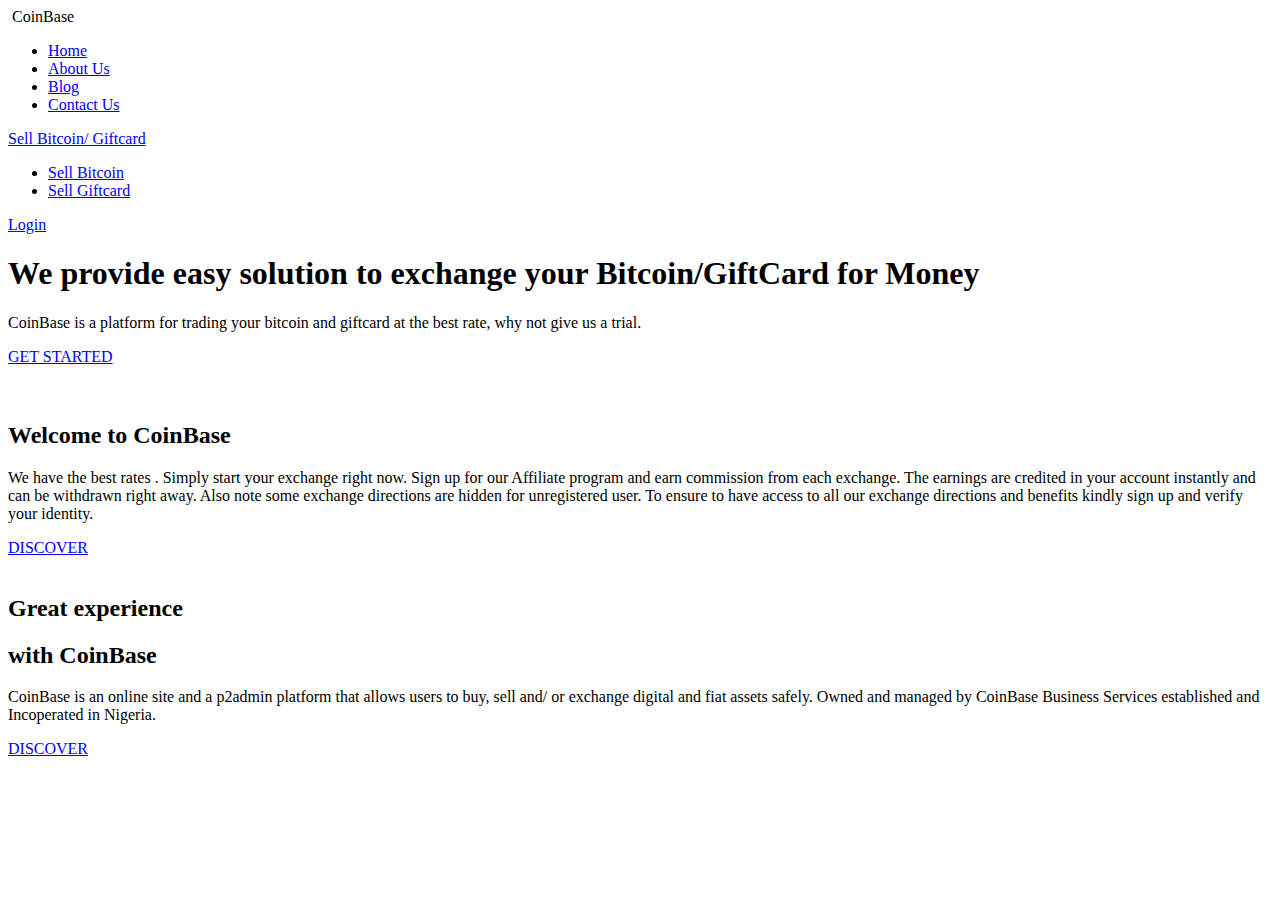
==== index.html @ f04c6e95 "finished the home page" ====
<!DOCTYPE html>
<html lang="en">

<head>
    <meta charset="UTF-8">
    <meta http-equiv="X-UA-Compatible" content="IE=edge">
    <meta name="viewport" content="width=device-width, initial-scale=1.0">
    <title>CoinBase | Homepage</title>
</head>

<body>
    <header>
        <nav>
            <div>
                <img src="" alt="">
                <span>CoinBase</span>
            </div>
            <ul>
                <li><a href="#">Home</a></li>
                <li><a href="#">About Us</a></li>
                <li><a href="#">Blog</a></li>
                <li><a href="#">Contact Us</a></li>
            </ul>
            <div>
                <div>
                    <a href="#">Sell Bitcoin/ Giftcard
                        <ul>
                            <li><a href="#">Sell Bitcoin</a></li>
                            <li><a href="#">Sell Giftcard</a></li>
                        </ul>
                    </a>
                </div>
                <a href="#">Login</a>
            </div>
        </nav>
    </header>
    <main>
        <section>
            <div>
                <h1>We provide easy solution to exchange your <strong>Bitcoin/GiftCard for Money</strong></h1>
                <p>CoinBase is a platform for trading your bitcoin and
                    giftcard at the best rate, why not give us a trial.
                </p>
                <a href="#">GET STARTED</a>
            </div>
            <div>
                <img src="" alt="">
            </div>
        </section>
        <section>
            <div>
                <img src="" alt="">
            </div>
            <div>
                <div>
                    <h2>Welcome to CoinBase</h2>
                    <span></span>
                </div>
                <p>We have the best rates . Simply start your exchange right now. Sign up for our Affiliate program and
                    earn commission from each exchange. The earnings are credited in your account instantly and can be
                    withdrawn right away. Also note some exchange directions are hidden for unregistered user. To ensure
                    to have access to all our exchange directions and benefits kindly sign up and verify your identity.
                </p>
                <a href="#">DISCOVER</a>
            </div>
        </section>
        <section>
            <div>
                <img src="" alt="">
            </div>
        </section>
        <section>
            <div>
                <div>
                    <h2>Great experience</h2>
                    <h2>with CoinBase</h2>
                    <span></span>
                </div>
                <p>CoinBase is an online site and a p2admin platform that allows users to buy, sell and/ or exchange
                    digital and fiat assets safely. Owned and managed by CoinBase Business Services established and
                    Incoperated in Nigeria.
                </p>
                <a href="#">DISCOVER</a>
            </div>
            <div>
                <img src="" alt="">
            </div>
        </section>
        <section>
            <div>
                <img src="" alt="">
            </div>
        </section>
    </main>
    <footer></footer>
</body>

</html>
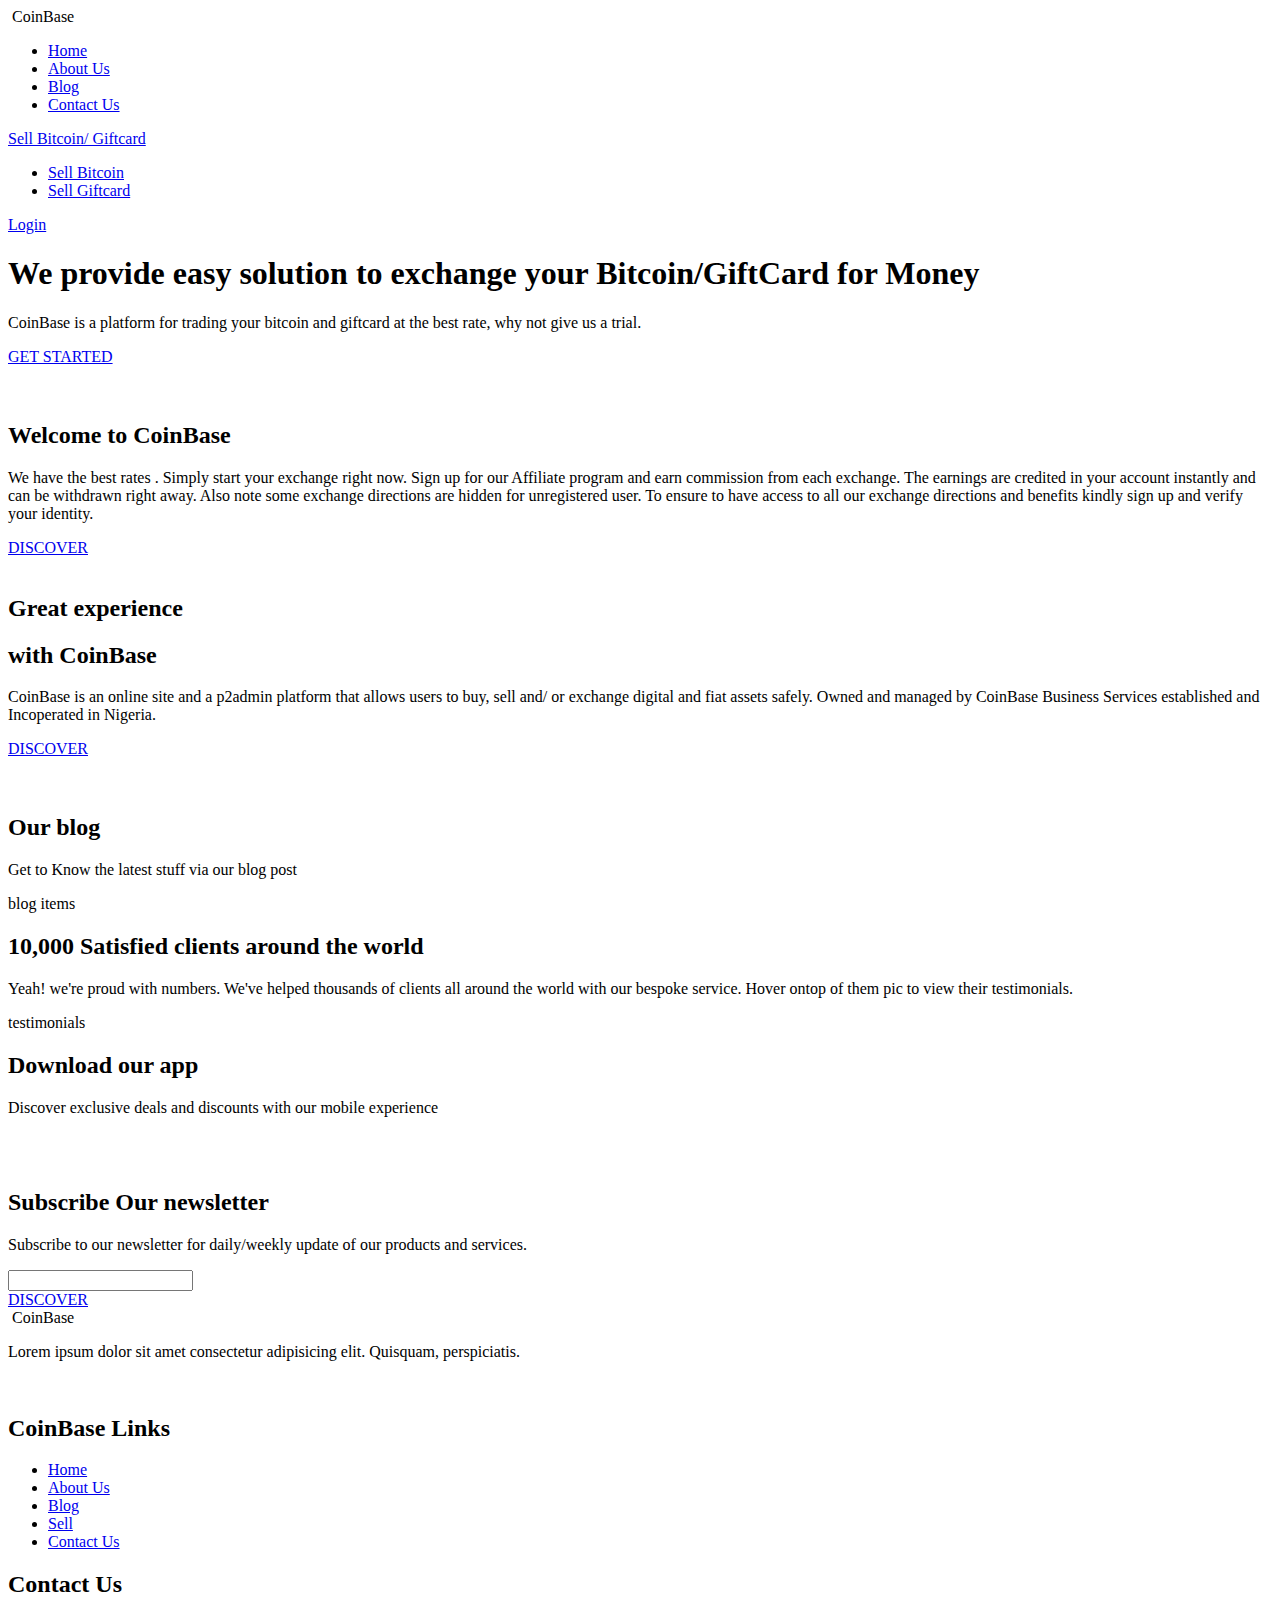
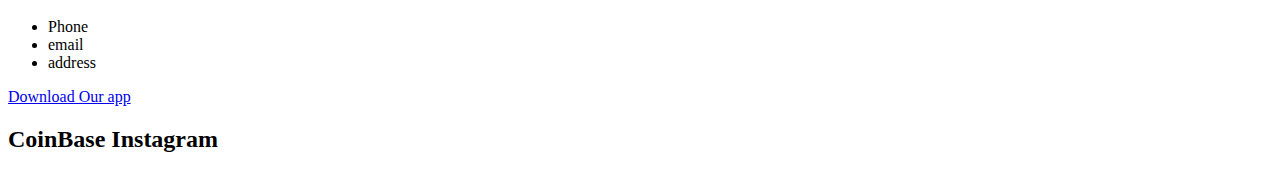
==== commit c797a76b: "finished the index html page" ====
--- a/index.html
+++ b/index.html
@@ -91,8 +91,109 @@
                 <img src="" alt="">
             </div>
         </section>
+        <section>
+            <div>
+                <h2>Our blog</h2>
+                <span></span>
+            </div>
+            <div>
+                <p>Get to Know the latest stuff via our blog post</p>
+            </div>
+            <div>
+                blog items
+            </div>
+        </section>
+        <section>
+            <div>
+                <h2>10,000 Satisfied clients around the world</h2>
+                <span></span>
+            </div>
+            <div>
+                <p>Yeah! we're proud with numbers. We've helped thousands of clients all around the world with our
+                    bespoke service. Hover ontop of them pic to view their testimonials.</p>
+            </div>
+            <div>
+                testimonials
+            </div>
+        </section>
+        <section>
+            <div>
+                <h2>Download our app</h2>
+                <span></span>
+            </div>
+            <div>
+                <p>Discover exclusive deals and discounts with our mobile experience</p>
+            </div>
+            <div>
+                <img src="" alt="">
+                <img src="" alt="">
+            </div>
+            <div>
+                <img src="" alt="">
+                <img src="" alt="">
+            </div>
+        </section>
+        <section>
+            <div>
+                <h2>Subscribe Our newsletter</h2>
+                <span></span>
+            </div>
+            <div>
+                <p>Subscribe to our newsletter for daily/weekly update of our products and services.</p>
+            </div>
+            <div>
+                <div>
+                    <input type="search" name="" id="">
+                </div>
+                <a href="#">DISCOVER</a>
+            </div>
+        </section>
     </main>
-    <footer></footer>
+    <footer>
+        <div>
+            <div>
+                <img src="" alt="">
+                <span>CoinBase</span>
+            </div>
+            <p>Lorem ipsum dolor sit amet consectetur adipisicing elit. Quisquam, perspiciatis.</p>
+            <div>
+                <img src="" alt="">
+                <img src="" alt="">
+                <img src="" alt="">
+                <img src="" alt="">
+            </div>
+        </div>
+        <div>
+            <h2>CoinBase Links</h2>
+            <ul>
+                <li><a href="#">Home</a></li>
+                <li><a href="#">About Us</a></li>
+                <li><a href="#">Blog</a></li>
+                <li><a href="#">Sell</a></li>
+                <li><a href="#">Contact Us</a></li>
+            </ul>
+        </div>
+        <div>
+            <h2>Contact Us</h2>
+            <ul>
+                <li>Phone</li>
+                <li>email</li>
+                <li>address</li>
+            </ul>
+            <a href="#">Download Our app</a>
+        </div>
+        <div>
+            <h2>CoinBase Instagram</h2>
+            <div></div>
+            <div></div>
+            <div></div>
+            <div></div>
+            <div></div>
+            <div></div>
+            <div></div>
+            <div></div>
+        </div>
+    </footer>
 </body>
 
 </html>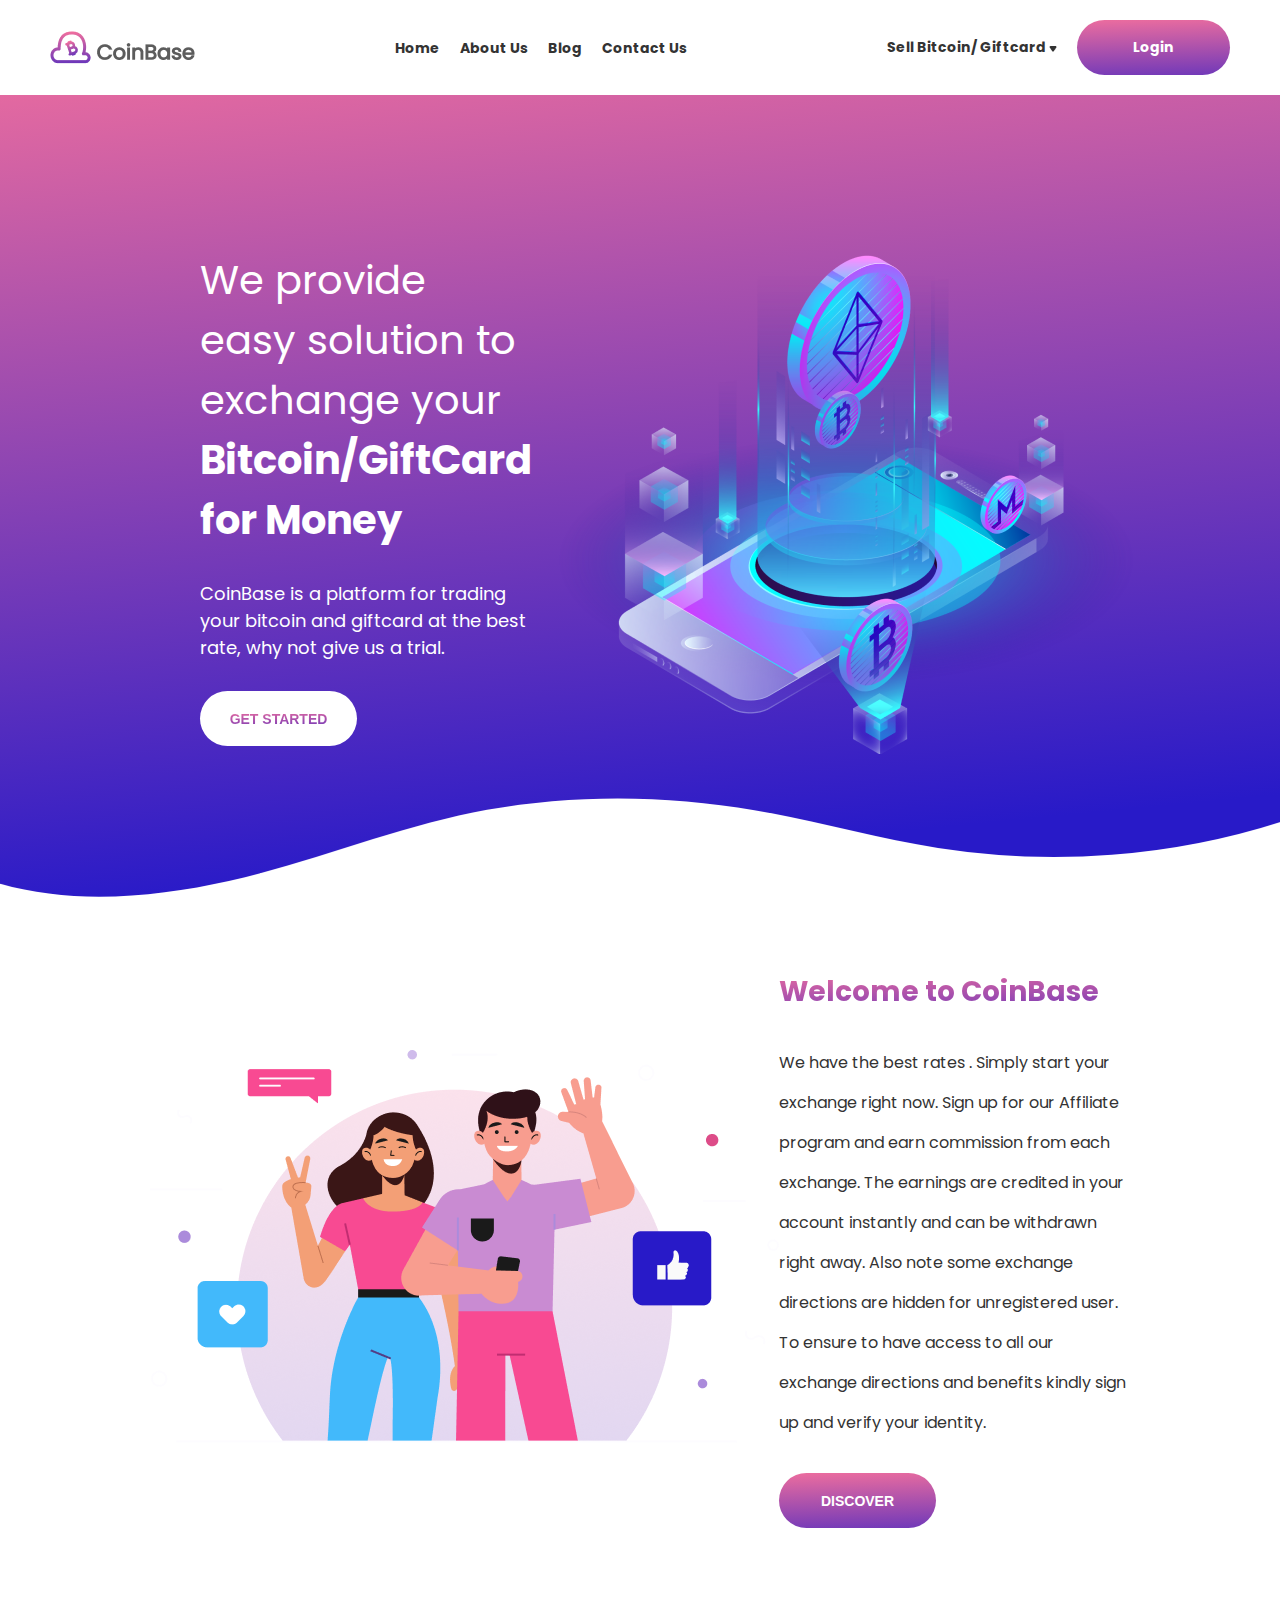
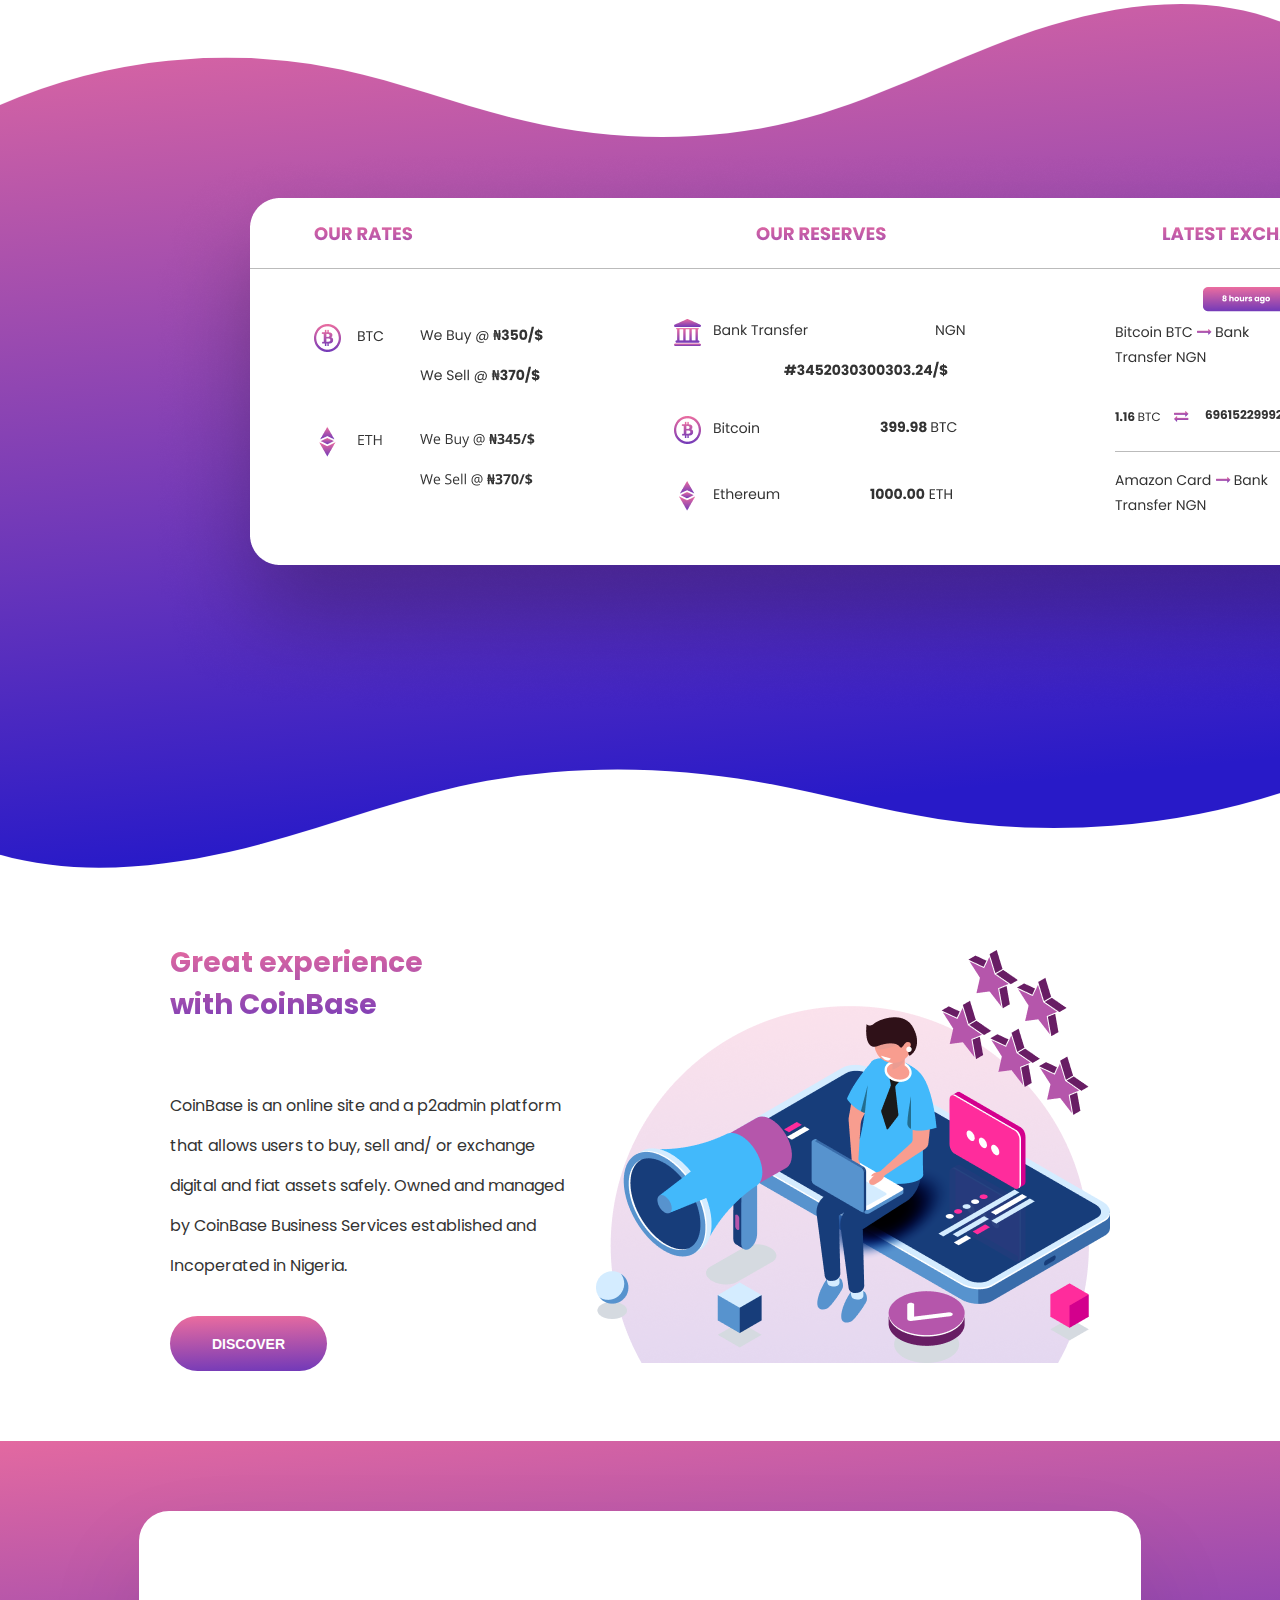
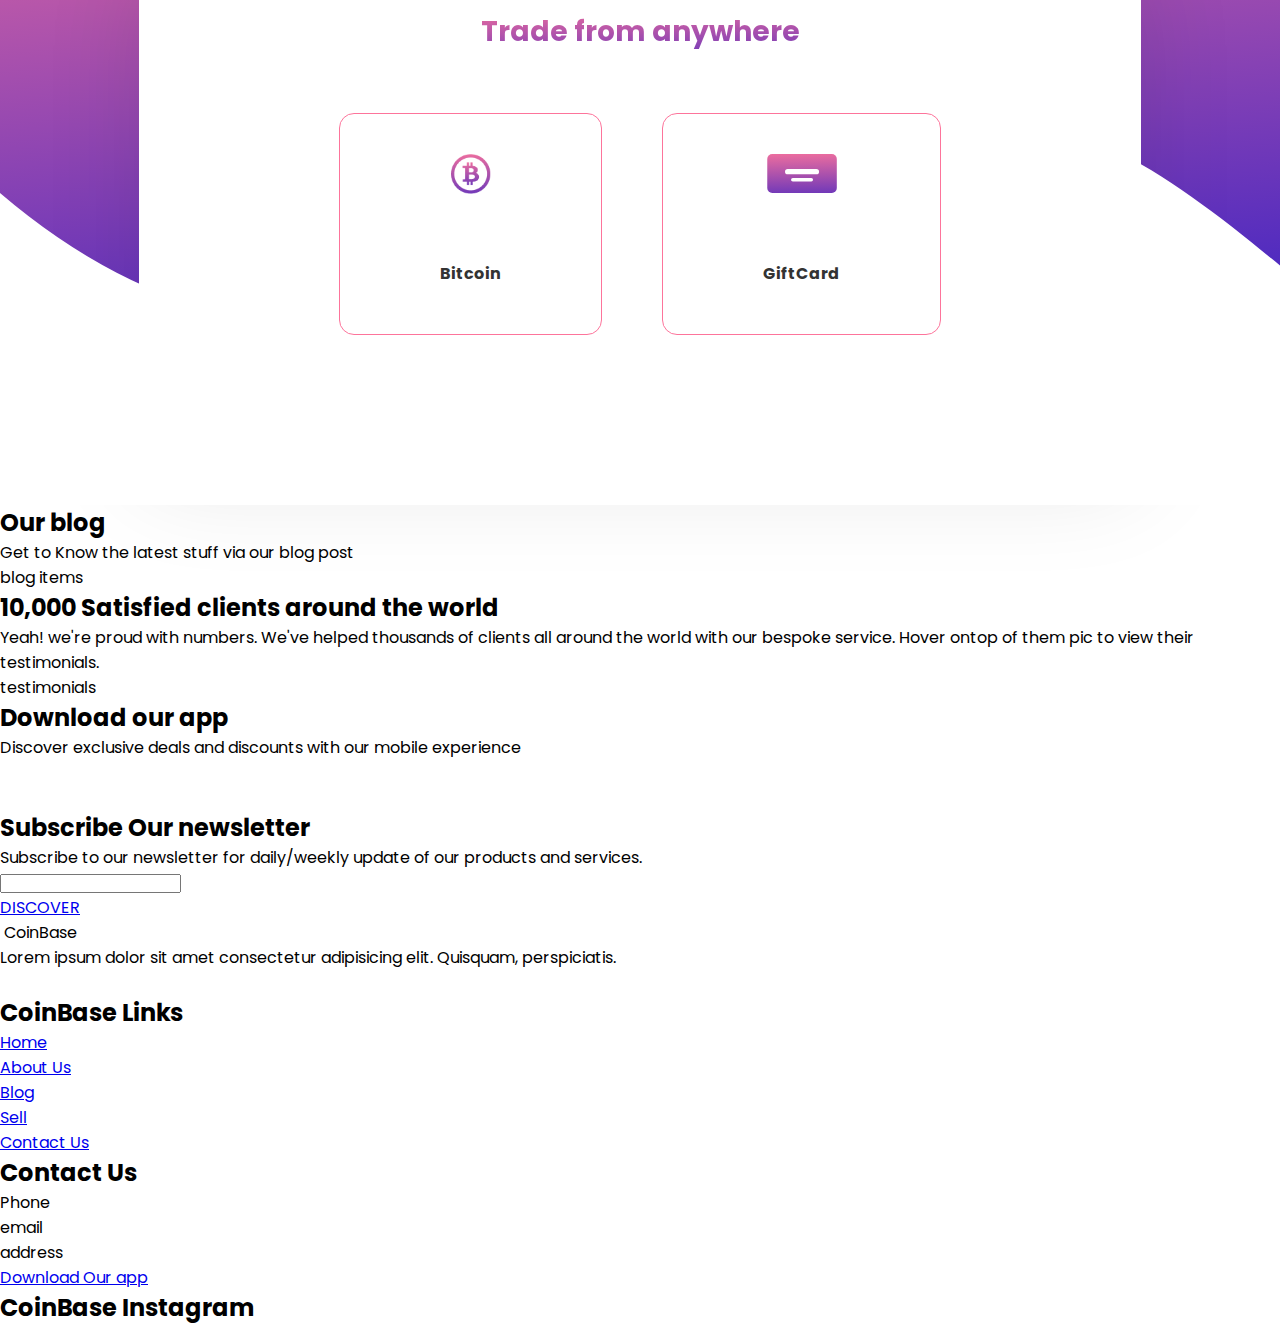
==== commit 2de7462d: "made a few changes to the index page" ====
--- a/index.html
+++ b/index.html
@@ -5,54 +5,65 @@
     <meta charset="UTF-8">
     <meta http-equiv="X-UA-Compatible" content="IE=edge">
     <meta name="viewport" content="width=device-width, initial-scale=1.0">
+    <link rel="stylesheet" href="/Style/main.css">
     <title>CoinBase | Homepage</title>
 </head>
 
 <body>
     <header>
-        <nav>
-            <div>
-                <img src="" alt="">
-                <span>CoinBase</span>
-            </div>
-            <ul>
+        <nav class="nav-bar">
+            <img src="/images/Logo.png" alt="Logo">
+            <ul class="nav-links">
                 <li><a href="#">Home</a></li>
                 <li><a href="#">About Us</a></li>
                 <li><a href="#">Blog</a></li>
                 <li><a href="#">Contact Us</a></li>
             </ul>
-            <div>
-                <div>
-                    <a href="#">Sell Bitcoin/ Giftcard
-                        <ul>
+            <div class="quick-links">
+                <div class="sell-action">
+                    <a id="sell" href="#">Sell Bitcoin/ Giftcard
+                        <img src="/images/Dropdown Button.png" alt="Dropdown">
+                        <ul class="hidden-item">
                             <li><a href="#">Sell Bitcoin</a></li>
                             <li><a href="#">Sell Giftcard</a></li>
                         </ul>
                     </a>
                 </div>
-                <a href="#">Login</a>
+                <a class="login-btn" href="#">Login</a>
             </div>
         </nav>
     </header>
     <main>
-        <section>
-            <div>
-                <h1>We provide easy solution to exchange your <strong>Bitcoin/GiftCard for Money</strong></h1>
-                <p>CoinBase is a platform for trading your bitcoin and
-                    giftcard at the best rate, why not give us a trial.
-                </p>
-                <a href="#">GET STARTED</a>
-            </div>
-            <div>
-                <img src="" alt="">
-            </div>
-        </section>
-        <section>
-            <div>
-                <img src="" alt="">
-            </div>
-            <div>
-                <div>
+        <section class="hero">
+            <div class="hero-content">
+                <div class="hero-text">
+                    <h1>We provide easy solution to exchange your <strong>Bitcoin/GiftCard for Money</strong></h1>
+                    <p>CoinBase is a platform for trading your bitcoin and
+                        giftcard at the best rate, why not give us a trial.
+                    </p>
+                    <button class="get-btn">
+                        <a href="#">GET STARTED</a>
+                    </button>
+                </div>
+                <div class="img-container">
+                    <img src="/images/IMG.png" alt="bitcoin logo">
+                </div>
+            </div>
+            <div class="custom-shape-divider-bottom-1656103739">
+                <svg data-name="Layer 1" xmlns="http://www.w3.org/2000/svg" viewBox="0 0 1200 115"
+                    preserveAspectRatio="none">
+                    <path
+                        d="M985.66,92.83C906.67,72,823.78,31,743.84,14.19c-82.26-17.34-168.06-16.33-250.45.39-57.84,11.73-114,31.07-172,41.86A600.21,600.21,0,0,1,0,27.35V120H1200V95.8C1132.19,118.92,1055.71,111.31,985.66,92.83Z"
+                        class="shape-fill"></path>
+                </svg>
+            </div>
+        </section>
+        <section class="welcome">
+            <div>
+                <img src="/images/Layer 2.png" alt="">
+            </div>
+            <div class="welcome-content">
+                <div class="welcome-header">
                     <h2>Welcome to CoinBase</h2>
                     <span></span>
                 </div>
@@ -61,37 +72,73 @@
                     withdrawn right away. Also note some exchange directions are hidden for unregistered user. To ensure
                     to have access to all our exchange directions and benefits kindly sign up and verify your identity.
                 </p>
-                <a href="#">DISCOVER</a>
-            </div>
-        </section>
-        <section>
-            <div>
-                <img src="" alt="">
-            </div>
-        </section>
-        <section>
-            <div>
-                <div>
-                    <h2>Great experience</h2>
-                    <h2>with CoinBase</h2>
+                <button class="btn-discover">
+                    <a href="#">DISCOVER</a>
+                </button>
+            </div>
+        </section>
+        <section class="rates">
+            <div class="custom-shape-divider-top-1656144304">
+                <svg data-name="Layer 1" xmlns="http://www.w3.org/2000/svg" viewBox="0 0 1200 115"
+                    preserveAspectRatio="none">
+                    <path
+                        d="M985.66,92.83C906.67,72,823.78,31,743.84,14.19c-82.26-17.34-168.06-16.33-250.45.39-57.84,11.73-114,31.07-172,41.86A600.21,600.21,0,0,1,0,27.35V120H1200V95.8C1132.19,118.92,1055.71,111.31,985.66,92.83Z"
+                        class="shape-fill"></path>
+                </svg>
+            </div>
+            <div>
+                <img src="/images/Info..png" alt="">
+            </div>
+            <div class="custom-shape-divider-bottom-1656103739">
+                <svg data-name="Layer 1" xmlns="http://www.w3.org/2000/svg" viewBox="0 0 1200 115"
+                    preserveAspectRatio="none">
+                    <path
+                        d="M985.66,92.83C906.67,72,823.78,31,743.84,14.19c-82.26-17.34-168.06-16.33-250.45.39-57.84,11.73-114,31.07-172,41.86A600.21,600.21,0,0,1,0,27.35V120H1200V95.8C1132.19,118.92,1055.71,111.31,985.66,92.83Z"
+                        class="shape-fill"></path>
+                </svg>
+            </div>
+        </section>
+        <section class="great-xp">
+            <div>
+                <div class="great-xp-header">
+                    <h2>Great experience <br>
+                        with CoinBase</h2>
                     <span></span>
                 </div>
                 <p>CoinBase is an online site and a p2admin platform that allows users to buy, sell and/ or exchange
                     digital and fiat assets safely. Owned and managed by CoinBase Business Services established and
                     Incoperated in Nigeria.
                 </p>
-                <a href="#">DISCOVER</a>
-            </div>
-            <div>
-                <img src="" alt="">
-            </div>
-        </section>
-        <section>
-            <div>
-                <img src="" alt="">
-            </div>
-        </section>
-        <section>
+                <button class="btn-discover">
+                    <a href="#">DISCOVER</a>
+                </button>
+            </div>
+            <div>
+                <img src="/images/layer3.png" alt="">
+            </div>
+        </section>
+        <section class="trade">
+            <div class="trade-card">
+                <h2>Trade from anywhere</h2>
+                <span></span>
+                <div>
+                    <div class="card">
+                        <img src="/images/bitcoin.png" alt="btc">
+                        <p>Bitcoin</p>
+                    </div>
+                    <div class="card">
+                        <img src="/images/Gift cards.svg" alt="giftcard">
+                        <p>GiftCard</p>
+                    </div>
+                </div>
+            </div>
+            <div class="custom-shape-divider-bottom-1656146229">
+                <svg data-name="Layer 1" xmlns="http://www.w3.org/2000/svg" viewBox="0 0 1200 120" preserveAspectRatio="none">
+                    <path d="M985.66,92.83C906.67,72,823.78,31,743.84,14.19c-82.26-17.34-168.06-16.33-250.45.39-57.84,11.73-114,31.07-172,41.86A600.21,600.21,0,0,1,0,27.35V120H1200V95.8C1132.19,118.92,1055.71,111.31,985.66,92.83Z" class="shape-fill"></path>
+                </svg>
+            </div>
+        </section>
+        <section class="blog">
             <div>
                 <h2>Our blog</h2>
                 <span></span>
--- a/Style/main.css
+++ b/Style/main.css
@@ -0,0 +1,358 @@
+@import url('https://fonts.googleapis.com/css2?family=Poppins:wght@400;700&display=swap');
+
+:root {}
+
+* {
+    box-sizing: border-box;
+    padding: 0;
+    margin: 0;
+}
+
+body {
+    font-family: 'Poppins', sans-serif;
+}
+
+.nav-bar {
+    display: flex;
+    align-items: center;
+    justify-content: space-between;
+    padding: 20px 50px;
+}
+
+.nav-links {
+    display: flex;
+    align-items: center;
+    justify-content: center;
+    gap: 20px;
+}
+
+.nav-links li {
+    list-style: none;
+}
+
+.nav-links li a {
+    font-size: 14px;
+    font-weight: 700;
+    color: #333;
+    text-decoration: none;
+}
+
+.quick-links {
+    display: flex;
+    justify-content: center;
+    align-items: center;
+    gap: 20px;
+}
+
+.sell-action {
+    position: relative;
+    display: flex;
+    align-items: center;
+    justify-content: center;
+}
+
+.sell-action ul {
+    display: none;
+    position: absolute;
+    margin-left: 40%;
+    margin-top: 100px;
+    border: 0.5px solid #E0E0E0;
+    border-radius: 5px;
+}
+
+.sell-action ul li {
+    list-style: none;
+    width: 130px;
+    padding: 5px;
+}
+
+.sell-action ul li:hover {
+    background: linear-gradient(178.18deg, #FD749B -13.56%, #281AC8 158.3%);
+    color: #fff;
+}
+
+.sell-action ul li a {
+    font-weight: 400;
+}
+
+.sell-action ul li a:hover {
+    color: #fff;
+}
+
+.sell-action a {
+    text-decoration: none;
+    font-size: 14px;
+    font-weight: 700;
+    color: #333;
+}
+
+.login-btn {
+    padding: 17px 56px;
+    background: linear-gradient(178.18deg, #FD749B -13.56%, #281AC8 158.3%);
+    border-radius: 100px;
+    color: #fff;
+    font-size: 14px;
+    font-weight: 700;
+    text-decoration: none;
+}
+
+.hero {
+    background: linear-gradient(174.48deg, #FD749B -12.41%, #281AC8 88.56%);
+    position: relative;
+}
+
+.hero-content {
+    display: flex;
+    align-items: center;
+    justify-content: space-around;
+    padding: 140px 200px;
+}
+
+.hero-text {
+    display: flex;
+    flex-direction: column;
+    gap: 30px;
+}
+
+.hero-text h1 {
+    font-size: 40px;
+    color: #fff;
+    font-weight: 400;
+    line-height: 60px;
+}
+
+.hero-text p {
+    font-size: 18px;
+    font-weight: 400;
+    line-height: 27px;
+    color: #fff;
+}
+
+
+.get-btn {
+    border: none;
+    border-radius: 100px;
+    background-color: #fff;
+    width: 157px;
+    height: 55px;
+    cursor: pointer;
+}
+
+.get-btn a {
+    text-decoration: none;
+    font-weight: 700;
+    font-size: 14px;
+    background: linear-gradient(178.18deg, #FD749B -13.56%, #281AC8 158.3%);
+    -webkit-background-clip: text;
+    -webkit-text-fill-color: transparent;
+    background-clip: text;
+    text-fill-color: transparent;
+}
+
+.custom-shape-divider-bottom-1656103739 {
+    position: absolute;
+    bottom: 0;
+    left: 0;
+    width: 100%;
+    overflow: hidden;
+    line-height: 0;
+}
+
+.custom-shape-divider-bottom-1656103739 svg {
+    position: relative;
+    display: block;
+    width: calc(100% + 1.3px);
+    height: 104px;
+    transform: rotateY(180deg);
+}
+
+.custom-shape-divider-bottom-1656103739 .shape-fill {
+    fill: #FFFFFF;
+}
+
+.welcome {
+    padding: 70px 150px;
+    display: flex;
+    align-items: center;
+    justify-content: center;
+}
+
+.welcome-content {
+    display: flex;
+    flex-direction: column;
+    align-items: flex-start;
+    gap: 30px;
+}
+
+.welcome-header h2 {
+    font-size: 28px;
+    font-weight: 700;
+    background: linear-gradient(178.18deg, #FD749B -13.56%, #281AC8 158.3%);
+    -webkit-background-clip: text;
+    -webkit-text-fill-color: transparent;
+    background-clip: text;
+    text-fill-color: transparent;
+}
+
+.welcome-content p {
+    font-weight: 400;
+    font-size: 16px;
+    line-height: 40px;
+    color: #333333;
+}
+
+.btn-discover {
+    border: none;
+    background: linear-gradient(178.18deg, #FD749B -13.56%, #281AC8 158.3%);
+    border-radius: 100px;
+    width: 157px;
+    height: 55px;
+    cursor: pointer;
+}
+
+.btn-discover a {
+    text-decoration: none;
+    font-weight: 700;
+    font-size: 14px;
+    color: #fff;
+}
+
+.rates {
+    position: relative;
+    padding: 150px 150px;
+    background: linear-gradient(174.48deg, #FD749B -12.41%, #281AC8 88.56%);
+
+}
+
+.custom-shape-divider-top-1656144304 {
+    position: absolute;
+    top: 0;
+    left: 0;
+    width: 100%;
+    overflow: hidden;
+    line-height: 0;
+    transform: rotate(180deg);
+}
+
+.custom-shape-divider-top-1656144304 svg {
+    position: relative;
+    display: block;
+    width: calc(100% + 1.3px);
+    height: 141px;
+    transform: rotateY(180deg);
+}
+
+.custom-shape-divider-top-1656144304 .shape-fill {
+    fill: #FFFFFF;
+}
+
+.great-xp {
+    display: flex;
+    padding: 70px 170px;
+    align-items: center;
+    justify-content: center;
+    gap: 30px;
+}
+
+.great-xp div {
+    display: flex;
+    flex-direction: column;
+    align-items: flex-start;
+    gap: 30px;
+}
+
+.great-xp-header h2 {
+    font-weight: 700;
+    font-size: 28px;
+    line-height: 42px;
+    background: linear-gradient(178.18deg, #FD749B -13.56%, #281AC8 158.3%);
+    -webkit-background-clip: text;
+    -webkit-text-fill-color: transparent;
+    background-clip: text;
+    text-fill-color: transparent;
+}
+
+.great-xp div p {
+    font-weight: 400;
+    font-size: 16px;
+    line-height: 40px;
+    color: #333333
+}
+
+.trade {
+    position: relative;
+    background: linear-gradient(174.48deg, #FD749B -12.41%, #281AC8 88.56%);
+    padding: 70px 100px;
+    display: grid;
+    place-items: center;
+}
+
+.trade-card {
+    background-color: #fff;
+    padding: 100px 200px;
+    border-radius: 30px;
+    box-shadow: 0px 50px 100px rgba(0, 0, 0, 0.1);
+    display: flex;
+    align-items: center;
+    flex-direction: column;
+    gap: 30px;
+}
+
+.trade-card h2 {
+    font-weight: 700;
+    font-size: 28px;
+    line-height: 42px;
+    background: linear-gradient(178.18deg, #FD749B -13.56%, #281AC8 158.3%);
+    -webkit-background-clip: text;
+    -webkit-text-fill-color: transparent;
+    background-clip: text;
+    text-fill-color: transparent;
+}
+
+.trade-card div{
+    display: flex;
+    align-items: center;
+    gap: 60px;
+}
+
+.card img{
+    height: 40px;
+}
+.card{
+    display: flex;
+    flex-direction: column;
+    align-items: center;
+    gap: 50px;
+    border: 1px solid #FD749B;
+    border-radius: 15px;
+    padding: 40px 100px;
+    z-index: 1;
+}
+.card p{
+    font-weight: 700;
+    font-size: 16px;
+    line-height: 40px;
+    color: #333333;
+    text-align: center;  
+}
+
+.custom-shape-divider-bottom-1656146229 {
+    position: absolute;
+    bottom: 0;
+    left: 0;
+    width: 100%;
+    overflow: hidden;
+    line-height: 0;
+    z-index: 0;
+}
+
+.custom-shape-divider-bottom-1656146229 svg {
+    position: relative;
+    display: block;
+    width: calc(140% + 1.3px);
+    height: 404px;
+}
+
+.custom-shape-divider-bottom-1656146229 .shape-fill {
+    fill: #FFFFFF;
+}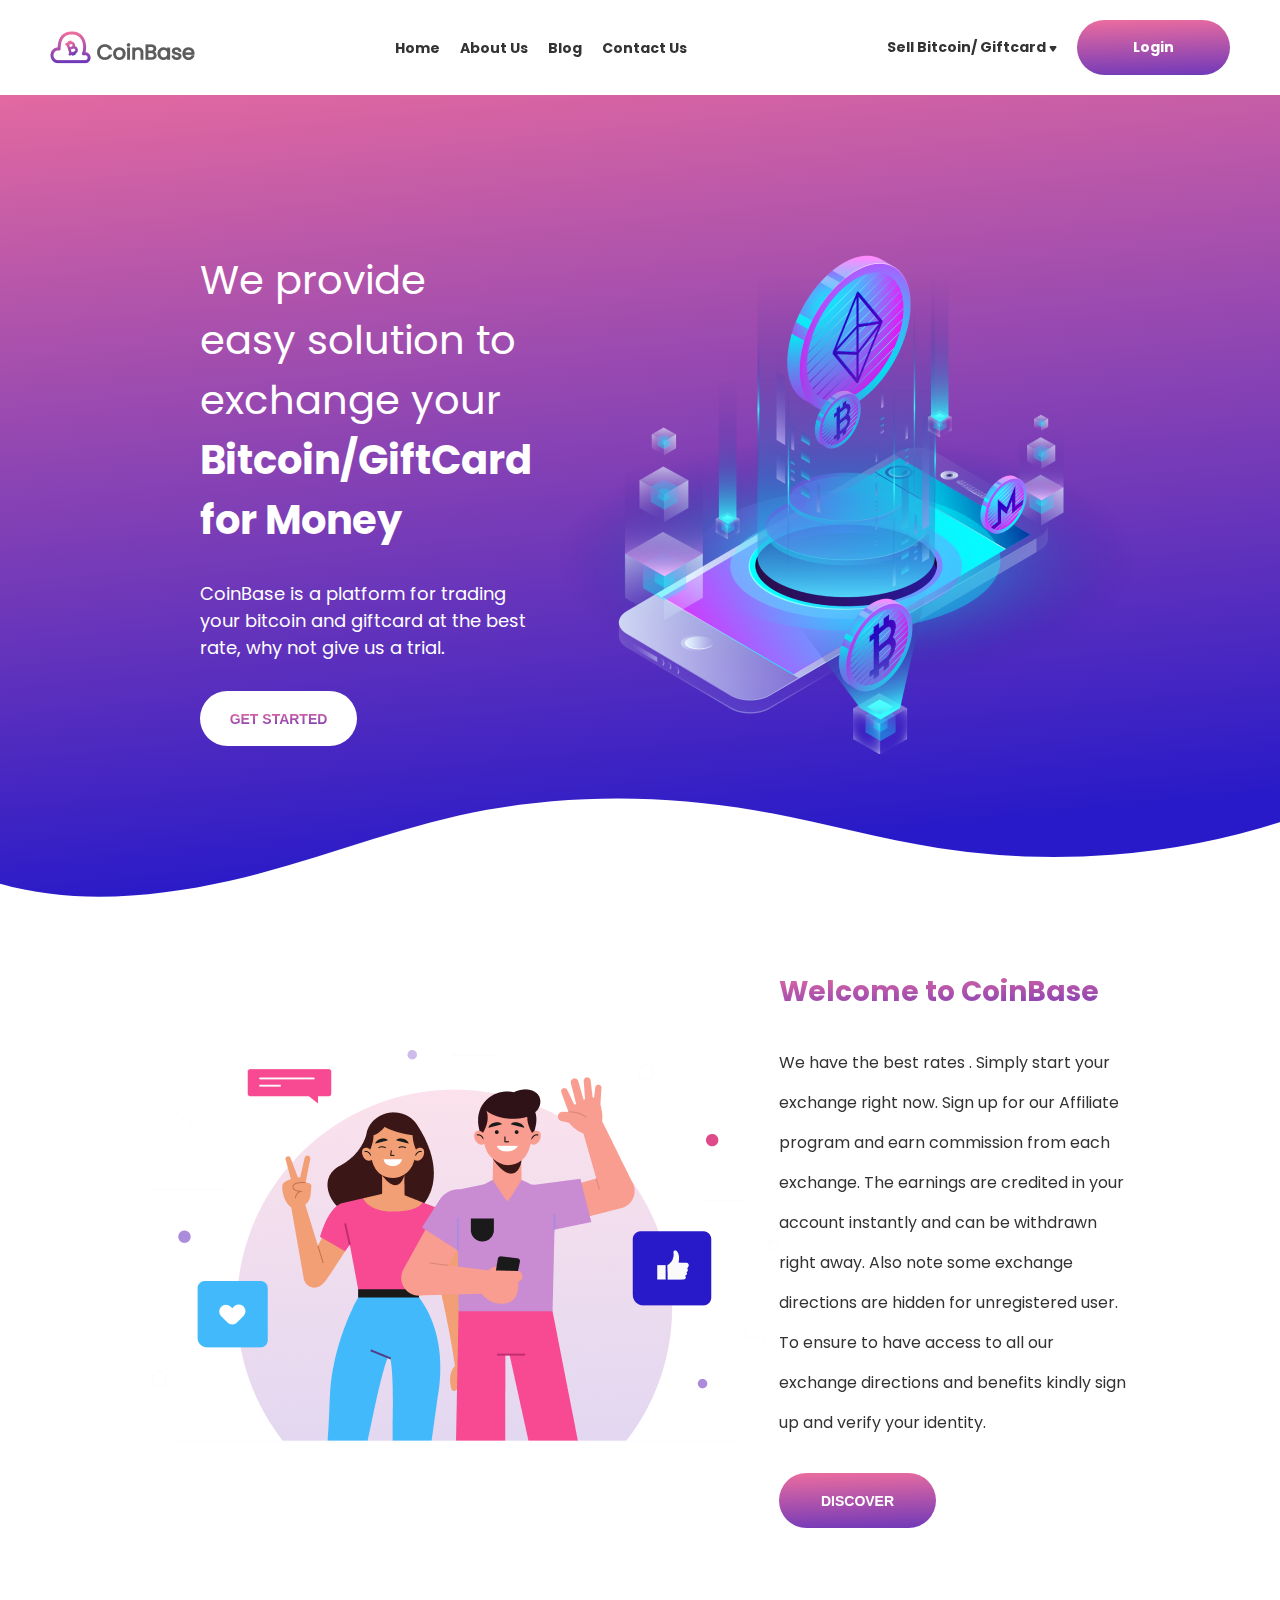
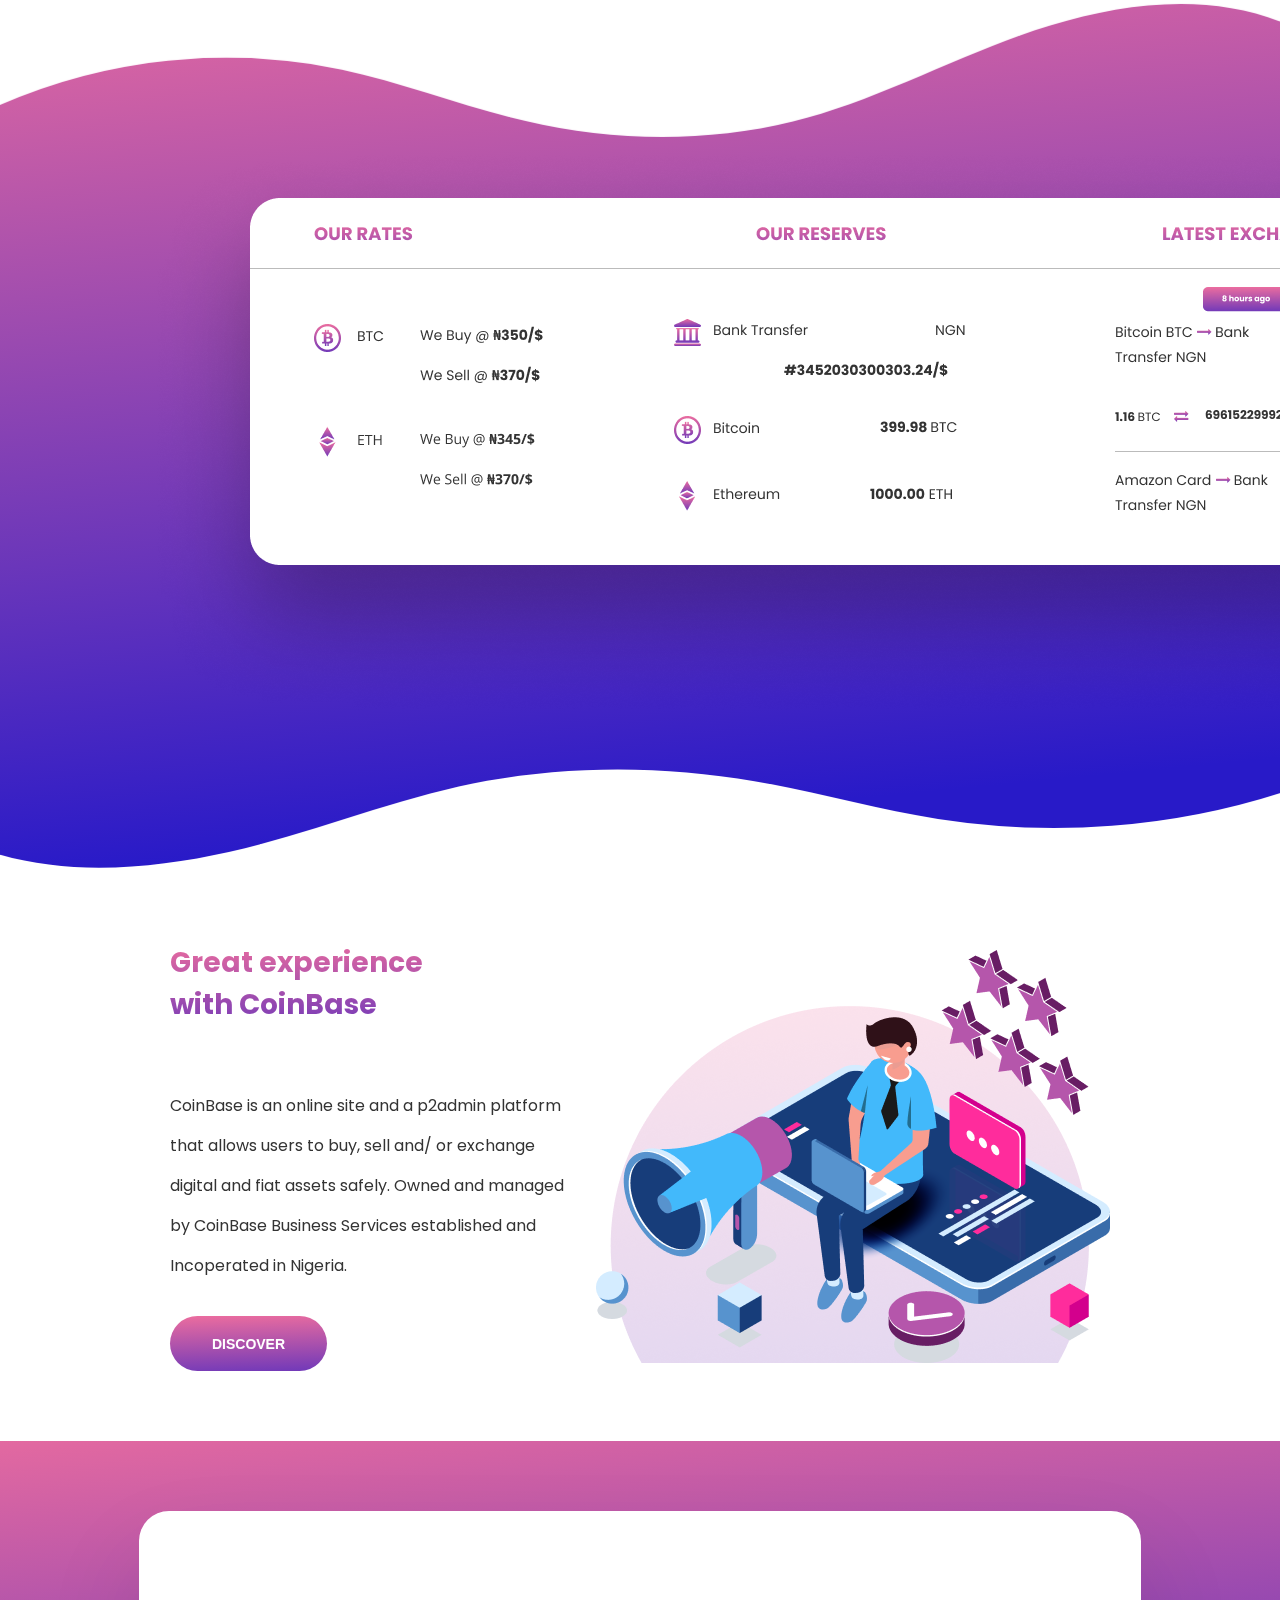
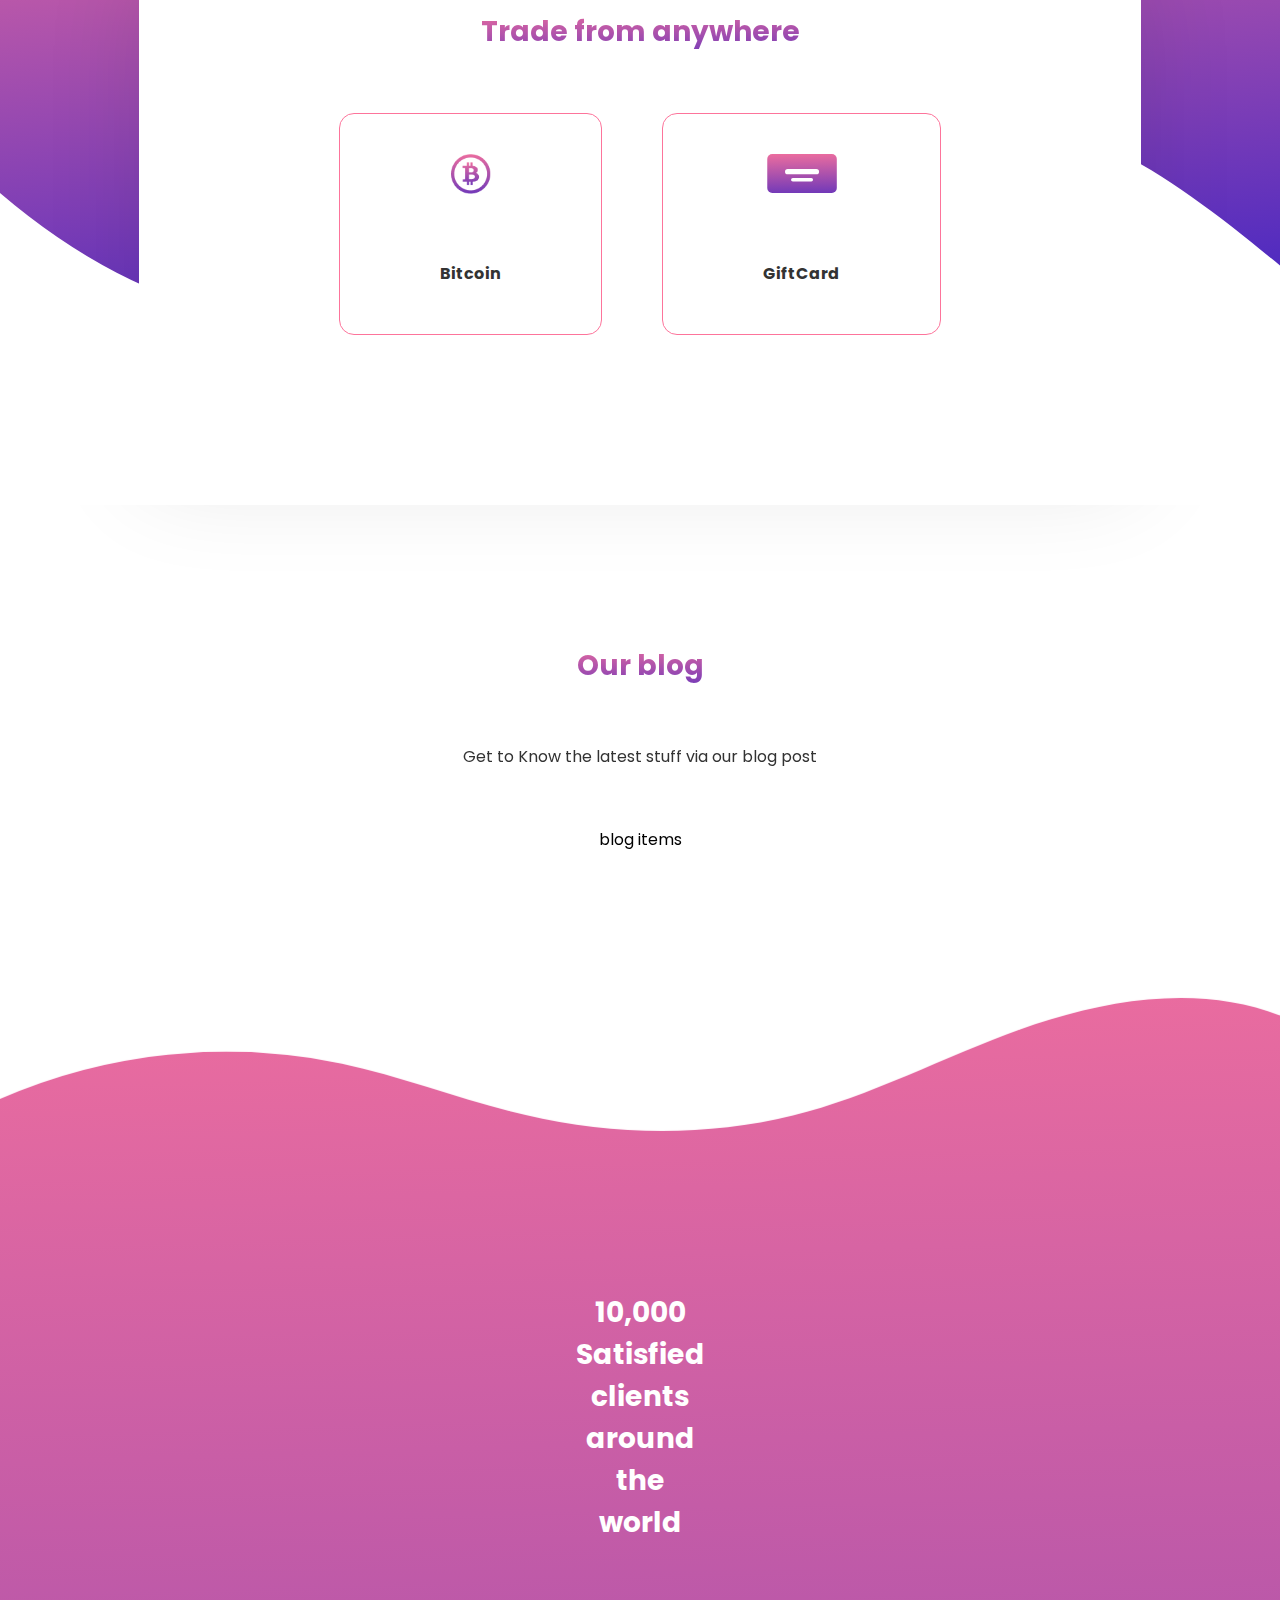
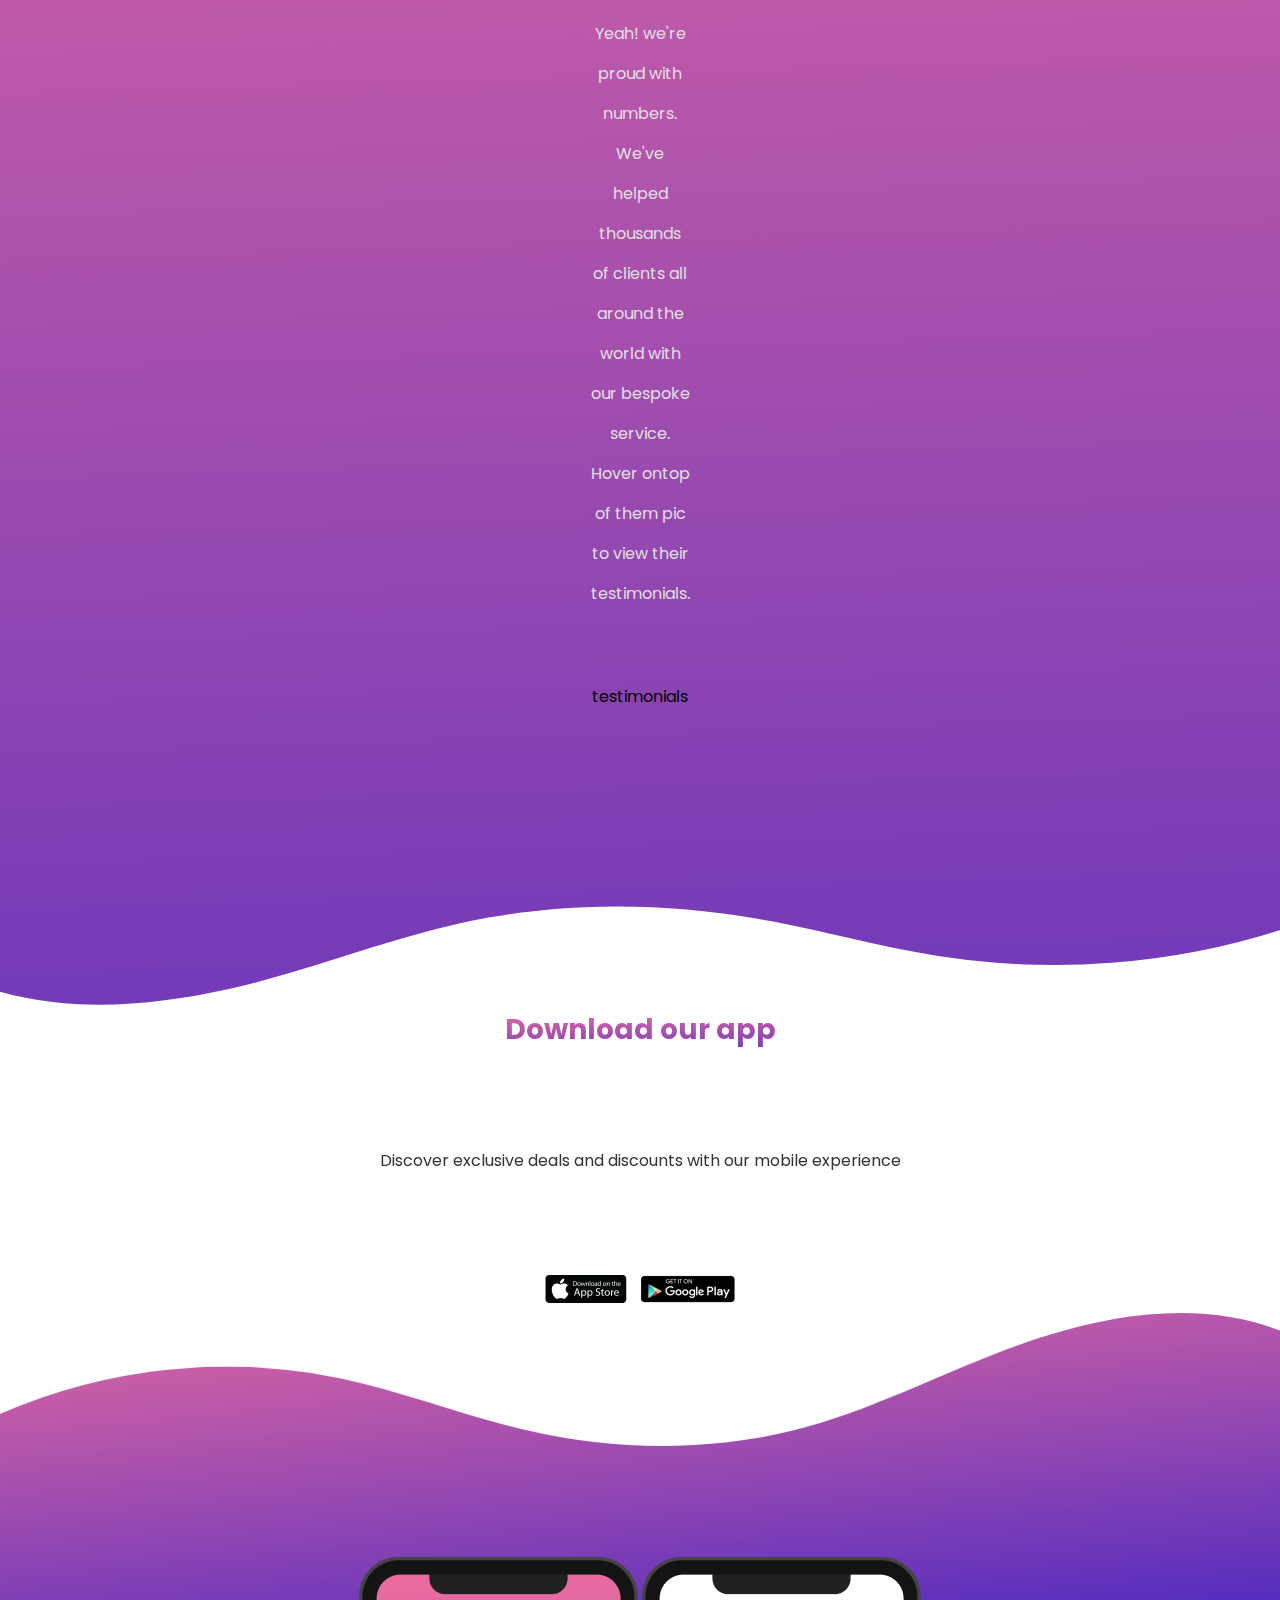
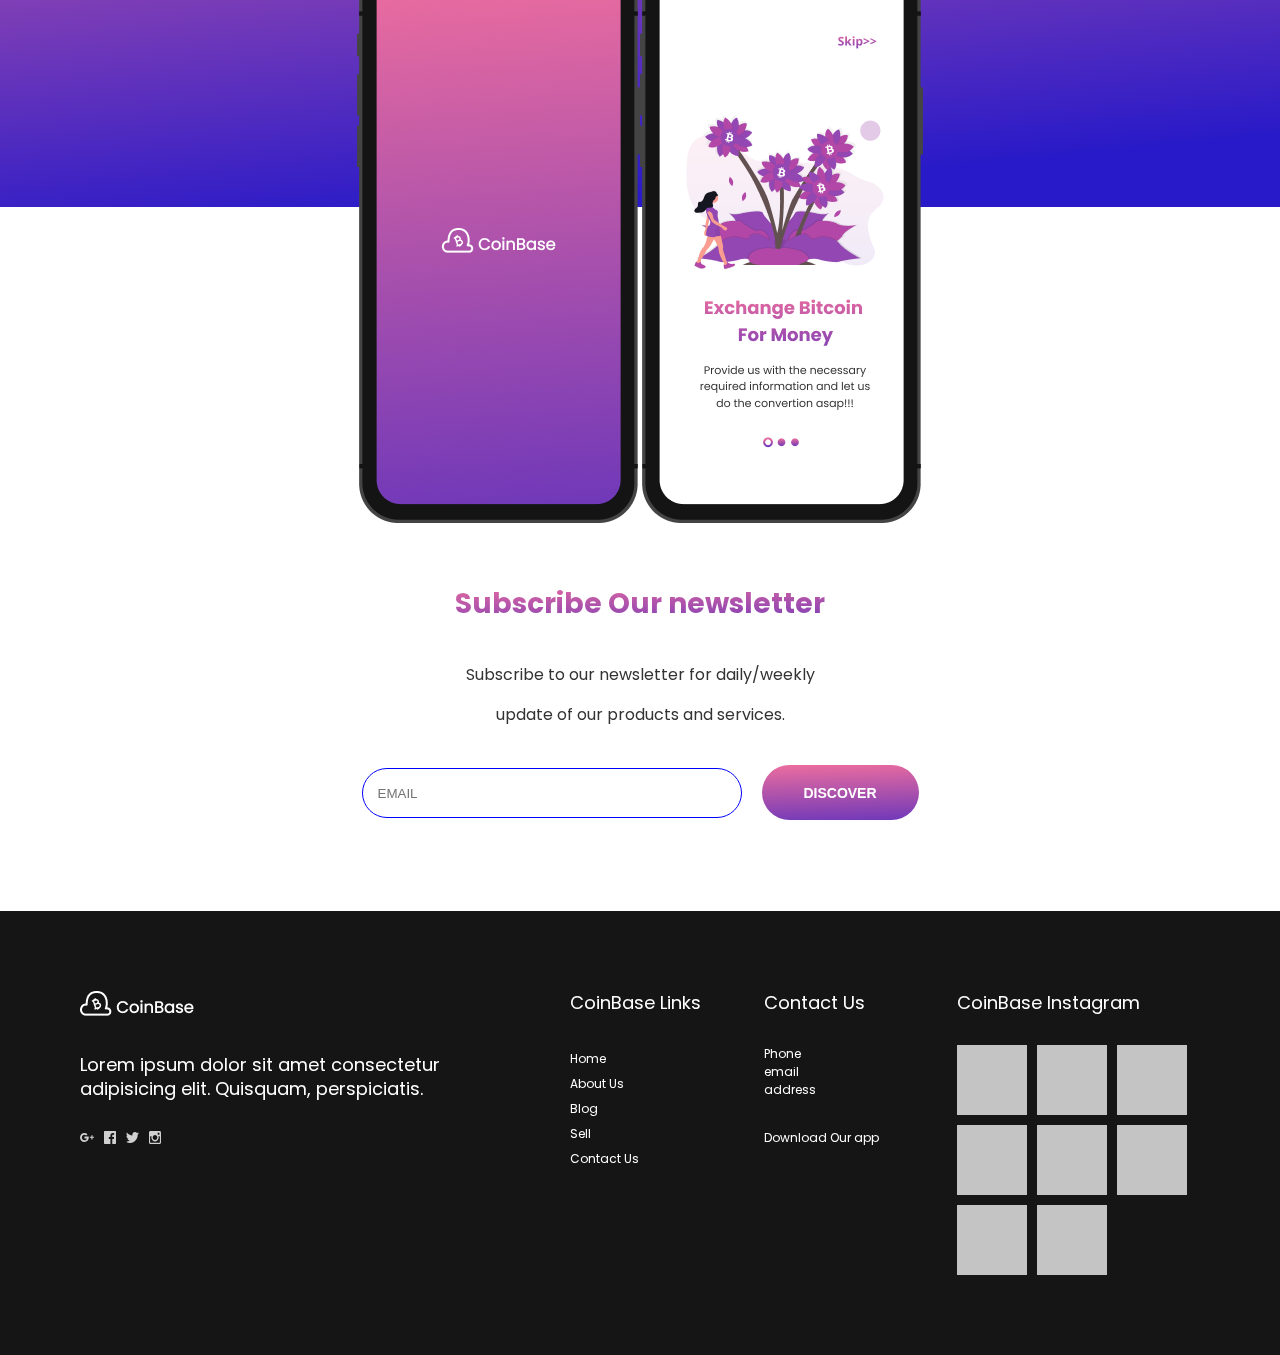
==== commit 9b46dedf: "Finished the index page" ====
--- a/index.html
+++ b/index.html
@@ -133,13 +133,16 @@
                 </div>
             </div>
             <div class="custom-shape-divider-bottom-1656146229">
-                <svg data-name="Layer 1" xmlns="http://www.w3.org/2000/svg" viewBox="0 0 1200 120" preserveAspectRatio="none">
-                    <path d="M985.66,92.83C906.67,72,823.78,31,743.84,14.19c-82.26-17.34-168.06-16.33-250.45.39-57.84,11.73-114,31.07-172,41.86A600.21,600.21,0,0,1,0,27.35V120H1200V95.8C1132.19,118.92,1055.71,111.31,985.66,92.83Z" class="shape-fill"></path>
+                <svg data-name="Layer 1" xmlns="http://www.w3.org/2000/svg" viewBox="0 0 1200 120"
+                    preserveAspectRatio="none">
+                    <path
+                        d="M985.66,92.83C906.67,72,823.78,31,743.84,14.19c-82.26-17.34-168.06-16.33-250.45.39-57.84,11.73-114,31.07-172,41.86A600.21,600.21,0,0,1,0,27.35V120H1200V95.8C1132.19,118.92,1055.71,111.31,985.66,92.83Z"
+                        class="shape-fill"></path>
                 </svg>
             </div>
         </section>
         <section class="blog">
-            <div>
+            <div class="blog-header">
                 <h2>Our blog</h2>
                 <span></span>
             </div>
@@ -150,67 +153,95 @@
                 blog items
             </div>
         </section>
-        <section>
-            <div>
+        <section class="testimony">
+            <div class="custom-shape-divider-top-1656144304">
+                <svg data-name="Layer 1" xmlns="http://www.w3.org/2000/svg" viewBox="0 0 1200 115"
+                    preserveAspectRatio="none">
+                    <path
+                        d="M985.66,92.83C906.67,72,823.78,31,743.84,14.19c-82.26-17.34-168.06-16.33-250.45.39-57.84,11.73-114,31.07-172,41.86A600.21,600.21,0,0,1,0,27.35V120H1200V95.8C1132.19,118.92,1055.71,111.31,985.66,92.83Z"
+                        class="shape-fill"></path>
+                </svg>
+            </div>
+            <div class="testimony-header">
                 <h2>10,000 Satisfied clients around the world</h2>
                 <span></span>
             </div>
-            <div>
+            <div class="testimony-para">
                 <p>Yeah! we're proud with numbers. We've helped thousands of clients all around the world with our
                     bespoke service. Hover ontop of them pic to view their testimonials.</p>
             </div>
             <div>
                 testimonials
             </div>
-        </section>
-        <section>
-            <div>
+            <div class="custom-shape-divider-bottom-1656103739">
+                <svg data-name="Layer 1" xmlns="http://www.w3.org/2000/svg" viewBox="0 0 1200 115"
+                    preserveAspectRatio="none">
+                    <path
+                        d="M985.66,92.83C906.67,72,823.78,31,743.84,14.19c-82.26-17.34-168.06-16.33-250.45.39-57.84,11.73-114,31.07-172,41.86A600.21,600.21,0,0,1,0,27.35V120H1200V95.8C1132.19,118.92,1055.71,111.31,985.66,92.83Z"
+                        class="shape-fill"></path>
+                </svg>
+            </div>
+        </section>
+        <section class="download">
+            <div class="download-header">
                 <h2>Download our app</h2>
                 <span></span>
             </div>
-            <div>
+            <div class="download-para">
                 <p>Discover exclusive deals and discounts with our mobile experience</p>
             </div>
-            <div>
-                <img src="" alt="">
-                <img src="" alt="">
-            </div>
-            <div>
-                <img src="" alt="">
-                <img src="" alt="">
-            </div>
-        </section>
-        <section>
-            <div>
+            <div class="download-store">
+                <img src="/images/app-store-logo 1.png" alt="Apple Store">
+                <img src="/images/get-it-on-google-play-badge-png-google-play-badge-png-505 1.png" alt="Andriod Store">
+            </div>
+        </section>
+        <section class="mobile">
+            <div class="custom-shape-divider-top-1656144304">
+                <svg data-name="Layer 1" xmlns="http://www.w3.org/2000/svg" viewBox="0 0 1200 115"
+                    preserveAspectRatio="none">
+                    <path
+                        d="M985.66,92.83C906.67,72,823.78,31,743.84,14.19c-82.26-17.34-168.06-16.33-250.45.39-57.84,11.73-114,31.07-172,41.86A600.21,600.21,0,0,1,0,27.35V120H1200V95.8C1132.19,118.92,1055.71,111.31,985.66,92.83Z"
+                        class="shape-fill"></path>
+                </svg>
+            </div>
+        </section>
+        <section class="newsletter">
+            <div class="mobile-phone">
+                <img src="/images/X-1.png" alt="">
+                <img src="/images/X-2.png" alt="">
+            </div>
+            <div class="newsletter-header">
                 <h2>Subscribe Our newsletter</h2>
                 <span></span>
             </div>
-            <div>
-                <p>Subscribe to our newsletter for daily/weekly update of our products and services.</p>
-            </div>
-            <div>
-                <div>
-                    <input type="search" name="" id="">
-                </div>
-                <a href="#">DISCOVER</a>
+            <div class="newsletter-para">
+                <p>Subscribe to our newsletter for daily/weekly <br>
+                    update of our products and services.</p>
+            </div>
+            <div class="newsletter-search">
+                <div class="search">
+                    <input type="search" name="" id="search" placeholder="EMAIL">
+                </div>
+                <button class="btn-discover">
+                    <a href="#">DISCOVER</a>
+                </button>
             </div>
         </section>
     </main>
-    <footer>
-        <div>
-            <div>
-                <img src="" alt="">
-                <span>CoinBase</span>
+    <footer class="footer">
+        <div class="footer-one">
+            <div>
+                <img src="/images/Logofooter.png" alt="">
             </div>
             <p>Lorem ipsum dolor sit amet consectetur adipisicing elit. Quisquam, perspiciatis.</p>
-            <div>
-                <img src="" alt="">
-                <img src="" alt="">
-                <img src="" alt="">
-                <img src="" alt="">
-            </div>
-        </div>
-        <div>
+            <div class="footer-img">
+                <img src="/images/Google+.svg" alt="Google">
+                <img src="/images/Facebook.svg" alt="Facebook">
+                <img src="/images/Twitter.svg" alt="Twitter">
+                <img src="/images/Instagram.svg" alt="Instagram">
+            </div>
+        </div>
+        <div class="footer-two">
             <h2>CoinBase Links</h2>
             <ul>
                 <li><a href="#">Home</a></li>
@@ -220,7 +251,7 @@
                 <li><a href="#">Contact Us</a></li>
             </ul>
         </div>
-        <div>
+        <div class="footer-three">
             <h2>Contact Us</h2>
             <ul>
                 <li>Phone</li>
@@ -229,16 +260,18 @@
             </ul>
             <a href="#">Download Our app</a>
         </div>
-        <div>
+        <div class="footer-four">
             <h2>CoinBase Instagram</h2>
-            <div></div>
-            <div></div>
-            <div></div>
-            <div></div>
-            <div></div>
-            <div></div>
-            <div></div>
-            <div></div>
+            <div class="ig-container">
+                <div></div>
+                <div></div>
+                <div></div>
+                <div></div>
+                <div></div>
+                <div></div>
+                <div></div>
+                <div></div>
+            </div>
         </div>
     </footer>
 </body>
--- a/Style/main.css
+++ b/Style/main.css
@@ -309,16 +309,17 @@
     text-fill-color: transparent;
 }
 
-.trade-card div{
+.trade-card div {
     display: flex;
     align-items: center;
     gap: 60px;
 }
 
-.card img{
+.card img {
     height: 40px;
 }
-.card{
+
+.card {
     display: flex;
     flex-direction: column;
     align-items: center;
@@ -328,12 +329,13 @@
     padding: 40px 100px;
     z-index: 1;
 }
-.card p{
+
+.card p {
     font-weight: 700;
     font-size: 16px;
     line-height: 40px;
     color: #333333;
-    text-align: center;  
+    text-align: center;
 }
 
 .custom-shape-divider-bottom-1656146229 {
@@ -355,4 +357,262 @@
 
 .custom-shape-divider-bottom-1656146229 .shape-fill {
     fill: #FFFFFF;
+}
+
+.blog {
+    padding: 140px 200px;
+    display: flex;
+    flex-direction: column;
+    align-items: center;
+    gap: 50px;
+}
+
+.blog-header h2 {
+    font-weight: 700;
+    font-size: 28px;
+    line-height: 42px;
+    background: linear-gradient(178.18deg, #FD749B -13.56%, #281AC8 158.3%);
+    -webkit-background-clip: text;
+    -webkit-text-fill-color: transparent;
+    background-clip: text;
+    text-fill-color: transparent;
+}
+
+.blog p {
+    font-weight: 400;
+    font-size: 16px;
+    line-height: 40px;
+    color: #333333
+}
+
+.testimony {
+    position: relative;
+    padding: 300px 600px;
+    background: linear-gradient(178.18deg, #FD749B -13.56%, #281AC8 158.3%);
+    display: flex;
+    flex-direction: column;
+    align-items: center;
+    gap: 70px;
+    text-align: center;
+}
+
+.testimony-header h2 {
+    font-weight: 700;
+    font-size: 28px;
+    line-height: 42px;
+    color: #fff;
+}
+
+.testimony-para p {
+    font-weight: 400;
+    font-size: 16px;
+    line-height: 40px;
+    color: #E0E0E0
+}
+
+.download {
+    display: flex;
+    flex-direction: column;
+    gap: 90px;
+    place-items: center;
+}
+
+.download-header h2 {
+    font-weight: 700;
+    font-size: 28px;
+    line-height: 42px;
+    background: linear-gradient(178.18deg, #FD749B -13.56%, #281AC8 158.3%);
+    -webkit-background-clip: text;
+    -webkit-text-fill-color: transparent;
+    background-clip: text;
+    text-fill-color: transparent;
+}
+
+.download-para p {
+    font-weight: 400;
+    font-size: 16px;
+    line-height: 40px;
+    color: #333333;
+}
+
+.download-store {
+    display: flex;
+    flex-direction: row;
+    align-items: center;
+    justify-content: center;
+    gap: 10px;
+}
+
+.mobile {
+    position: relative;
+    background: linear-gradient(174.48deg, #FD749B -12.41%, #281AC8 88.56%);
+    width: 100%;
+    height: 500px;
+    z-index: -1;
+}
+
+.mobile-phone {
+    display: flex;
+    align-items: center;
+    justify-content: center;
+    flex-direction: row;
+    margin-top: -250px;
+}
+
+.newsletter {
+    display: flex;
+    align-items: center;
+    flex-direction: column;
+    justify-content: center;
+    gap: 30px;
+    margin-bottom: 91px;
+}
+
+.newsletter-header h2 {
+    font-weight: 700;
+    font-size: 28px;
+    line-height: 42px;
+    background: linear-gradient(178.18deg, #FD749B -13.56%, #281AC8 158.3%);
+    -webkit-background-clip: text;
+    -webkit-text-fill-color: transparent;
+    background-clip: text;
+    text-fill-color: transparent;
+    margin-top: 30px;
+}
+
+.newsletter-para p {
+    font-weight: 400;
+    font-size: 16px;
+    line-height: 40px;
+    color: #333333;
+    text-align: center;
+}
+
+.newsletter-search {
+    display: flex;
+    align-items: center;
+    justify-content: center;
+    flex-direction: row;
+    gap: 20px;
+}
+
+.search {
+    width: 380px;
+    height: 50px;
+    border: 1px solid blue;
+    border-radius: 30px;
+}
+
+#search {
+    width: 350px;
+    height: 40px;
+    outline: none;
+    border: none;
+    margin-left: 15px;
+    margin-top: 5px;
+}
+
+.footer {
+    background-color: #151515;
+    padding: 80px;
+    display: flex;
+    align-items: flex-start;
+    justify-content: center;
+    flex-direction: row;
+    gap: 60px;
+}
+.footer-one{
+    display: flex;
+    flex-direction: column;
+    gap: 30px;
+}
+.footer-one p{
+    font-weight: 400;
+    font-size: 18px;
+    line-height: 24px;
+    color: #FFFFFF;
+}
+.footer-img{
+    display: flex;
+    align-items: center;
+    justify-content: flex-start;
+    gap: 10px;
+}
+.footer-two{
+    display: flex;
+    flex-direction: column;
+    align-items: flex-start;
+    justify-content: flex-start;
+    gap: 30px;
+    width: 220px;
+}
+.footer-two h2{
+    font-weight: 400;
+    font-size: 18px;
+    line-height: 24px;
+    color: #FFFFFF;
+}
+.footer-two ul li{
+    list-style: none;
+}
+.footer-two ul li a{
+    text-decoration: none;
+    color: #fff;
+    font-size: 12px;
+}
+.footer-three {
+    display: flex;
+    flex-direction: column;
+    align-items: flex-start;
+    justify-content: flex-start;
+    gap: 30px;
+    width: 220px;
+}
+.footer-three ul li{
+    list-style: none;
+    color: #fff;
+    font-size: 12px;
+}
+.footer-three a{
+    text-decoration: none;
+    color: #fff;
+    font-size: 12px;
+}
+.footer-three h2{
+    font-weight: 400;
+    font-size: 18px;
+    line-height: 24px;
+    color: #FFFFFF;
+}
+.footer-four {
+    display: flex;
+    flex-direction: column;
+    align-items: flex-start;
+    justify-content: flex-start;
+    gap: 30px;
+    width: 400px;
+}
+
+.footer-four h2 {
+    font-weight: 400;
+    font-size: 18px;
+    line-height: 24px;
+    color: #FFFFFF;
+
+}
+
+.ig-container {
+    display: flex;
+    flex-wrap: wrap;
+    gap: 10px;
+}
+
+.ig-container div {
+    width: 70px;
+    height: 70px;
+    background-color: #c4c4c4;
+}
+
+.ig-container div:hover{
+    background-color: #979797;
 }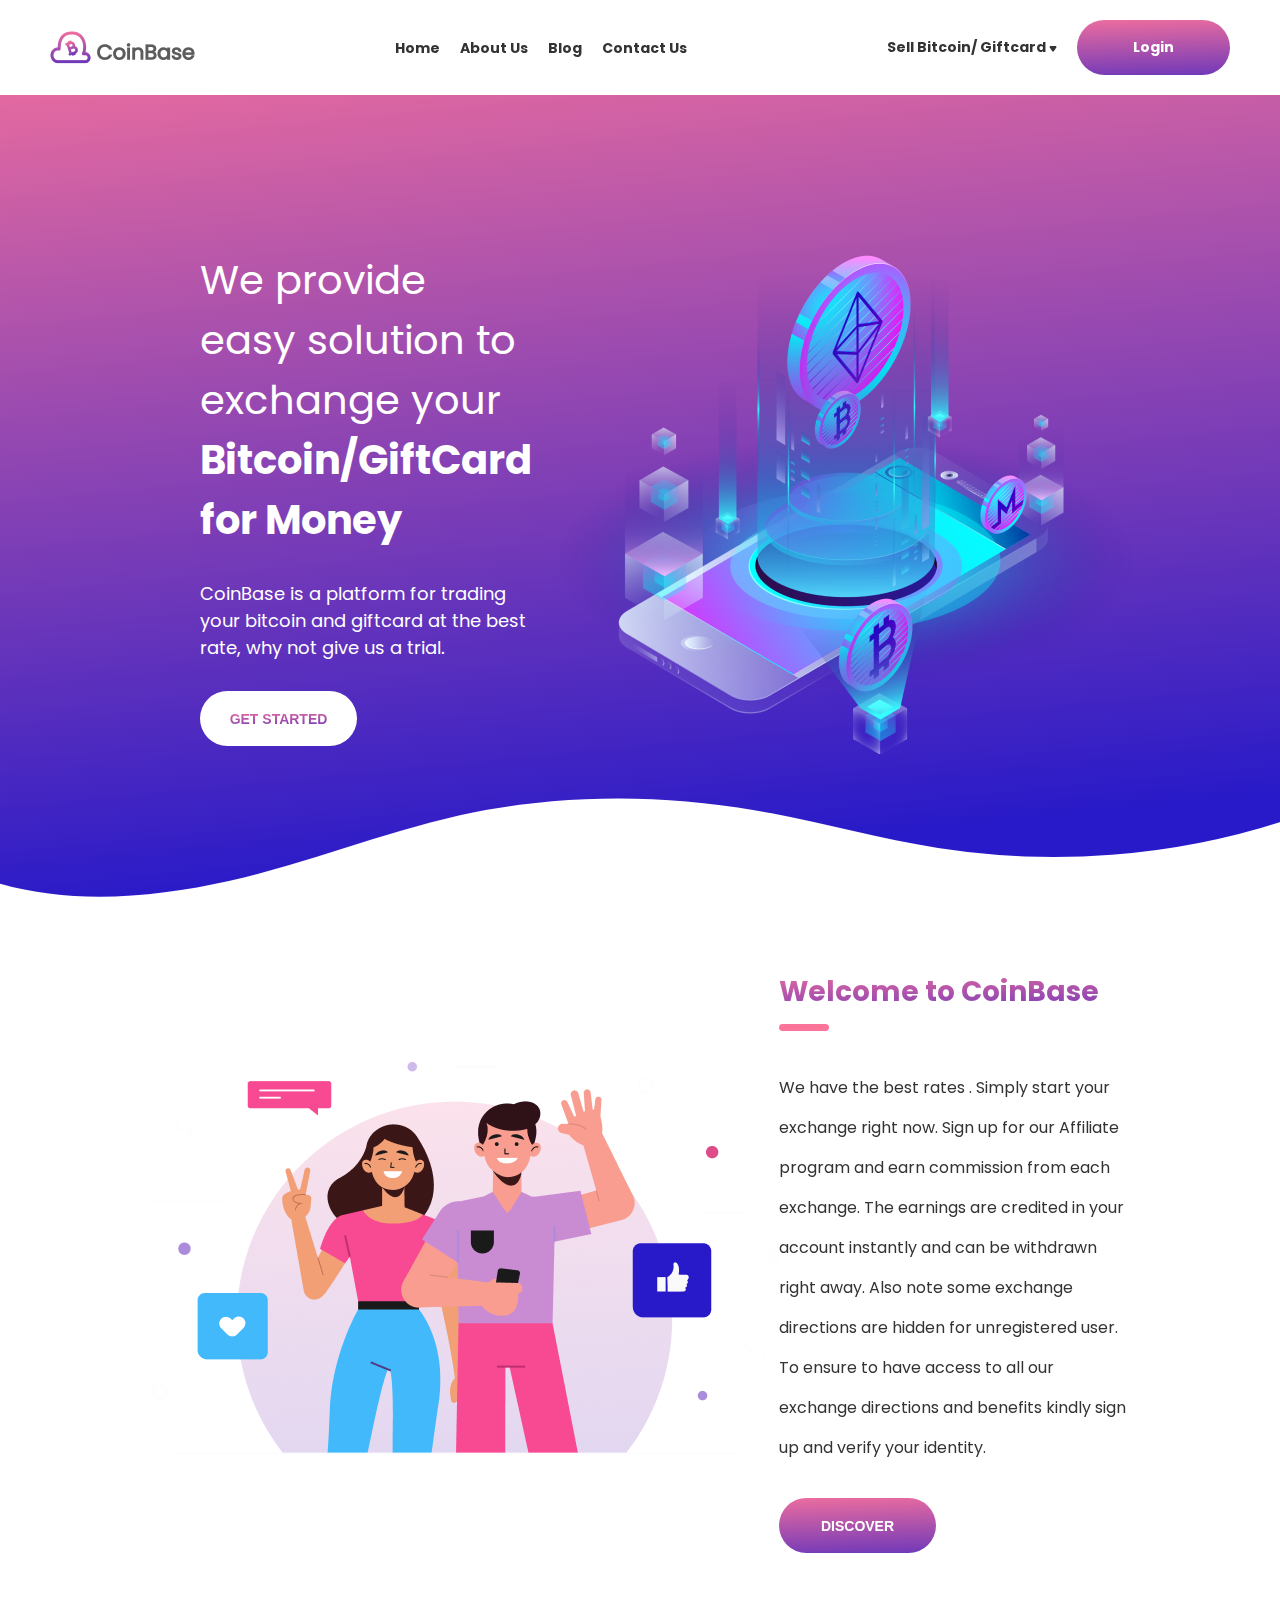
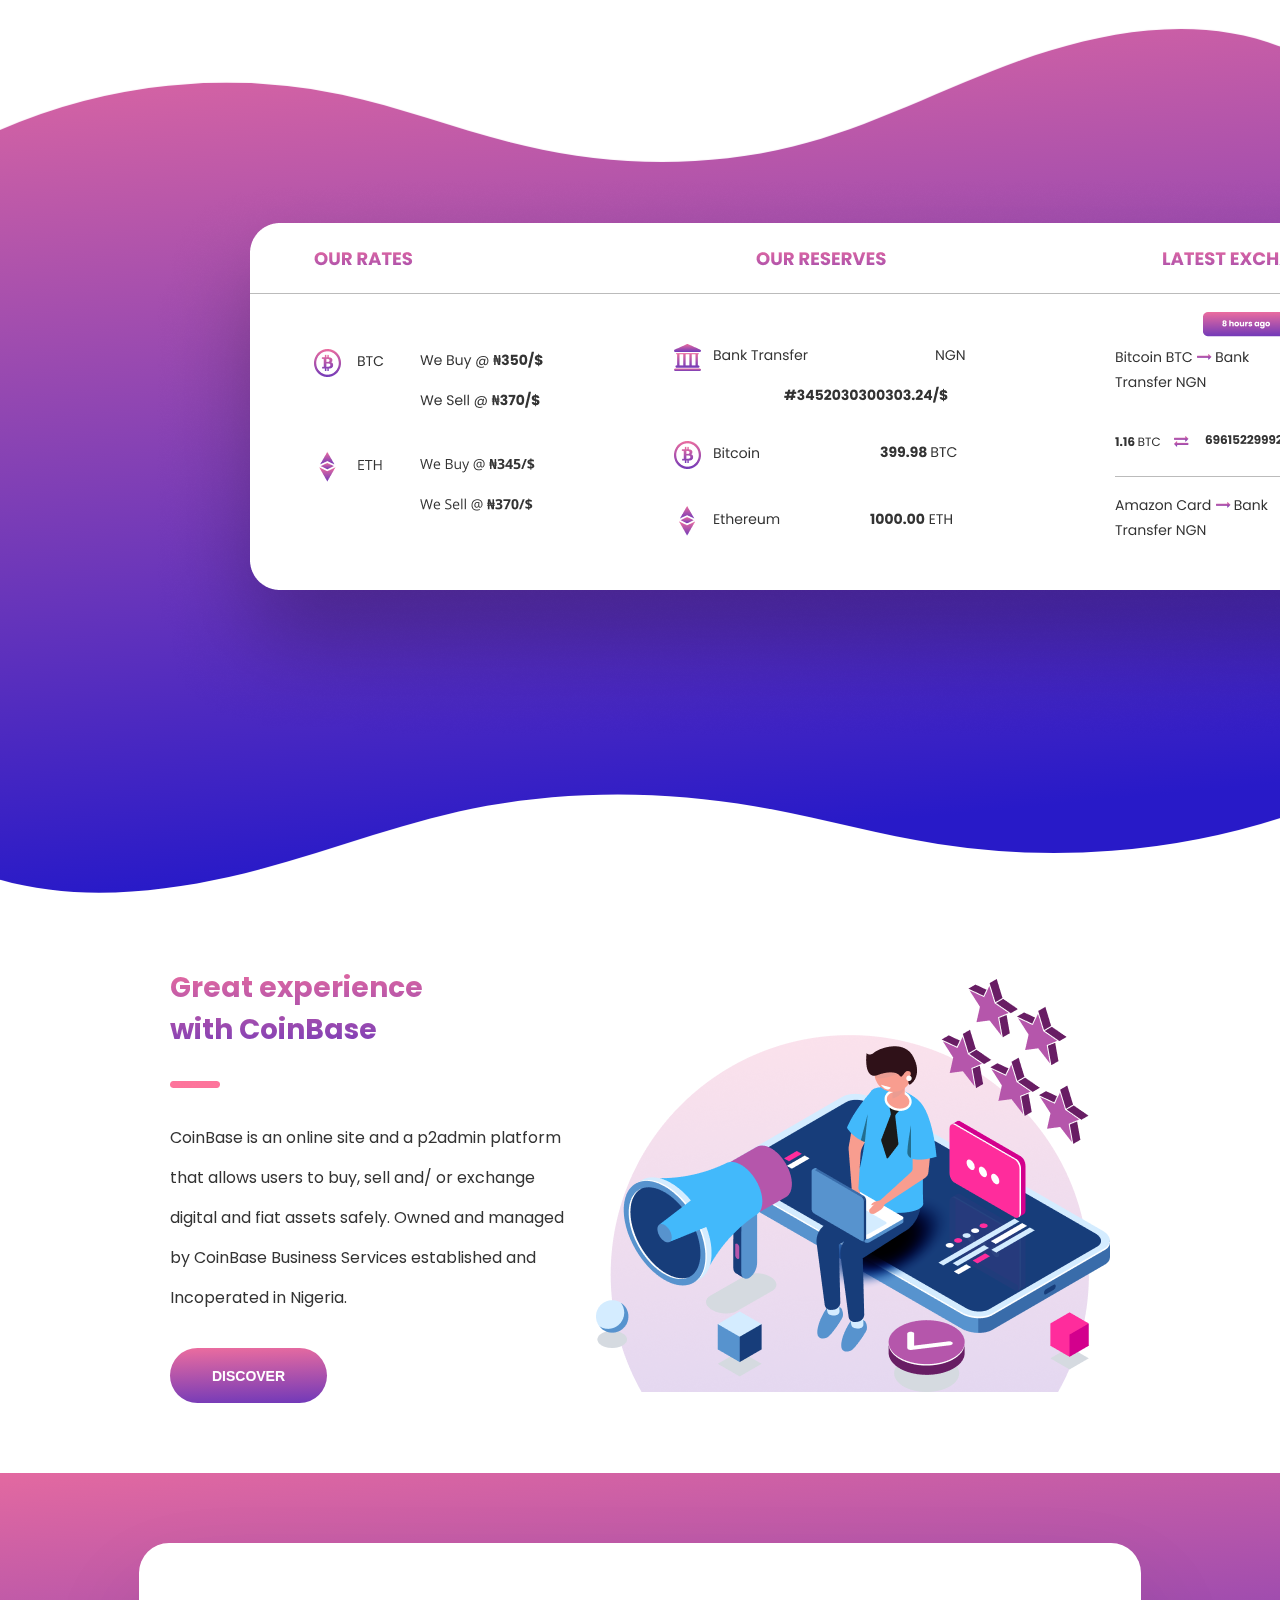
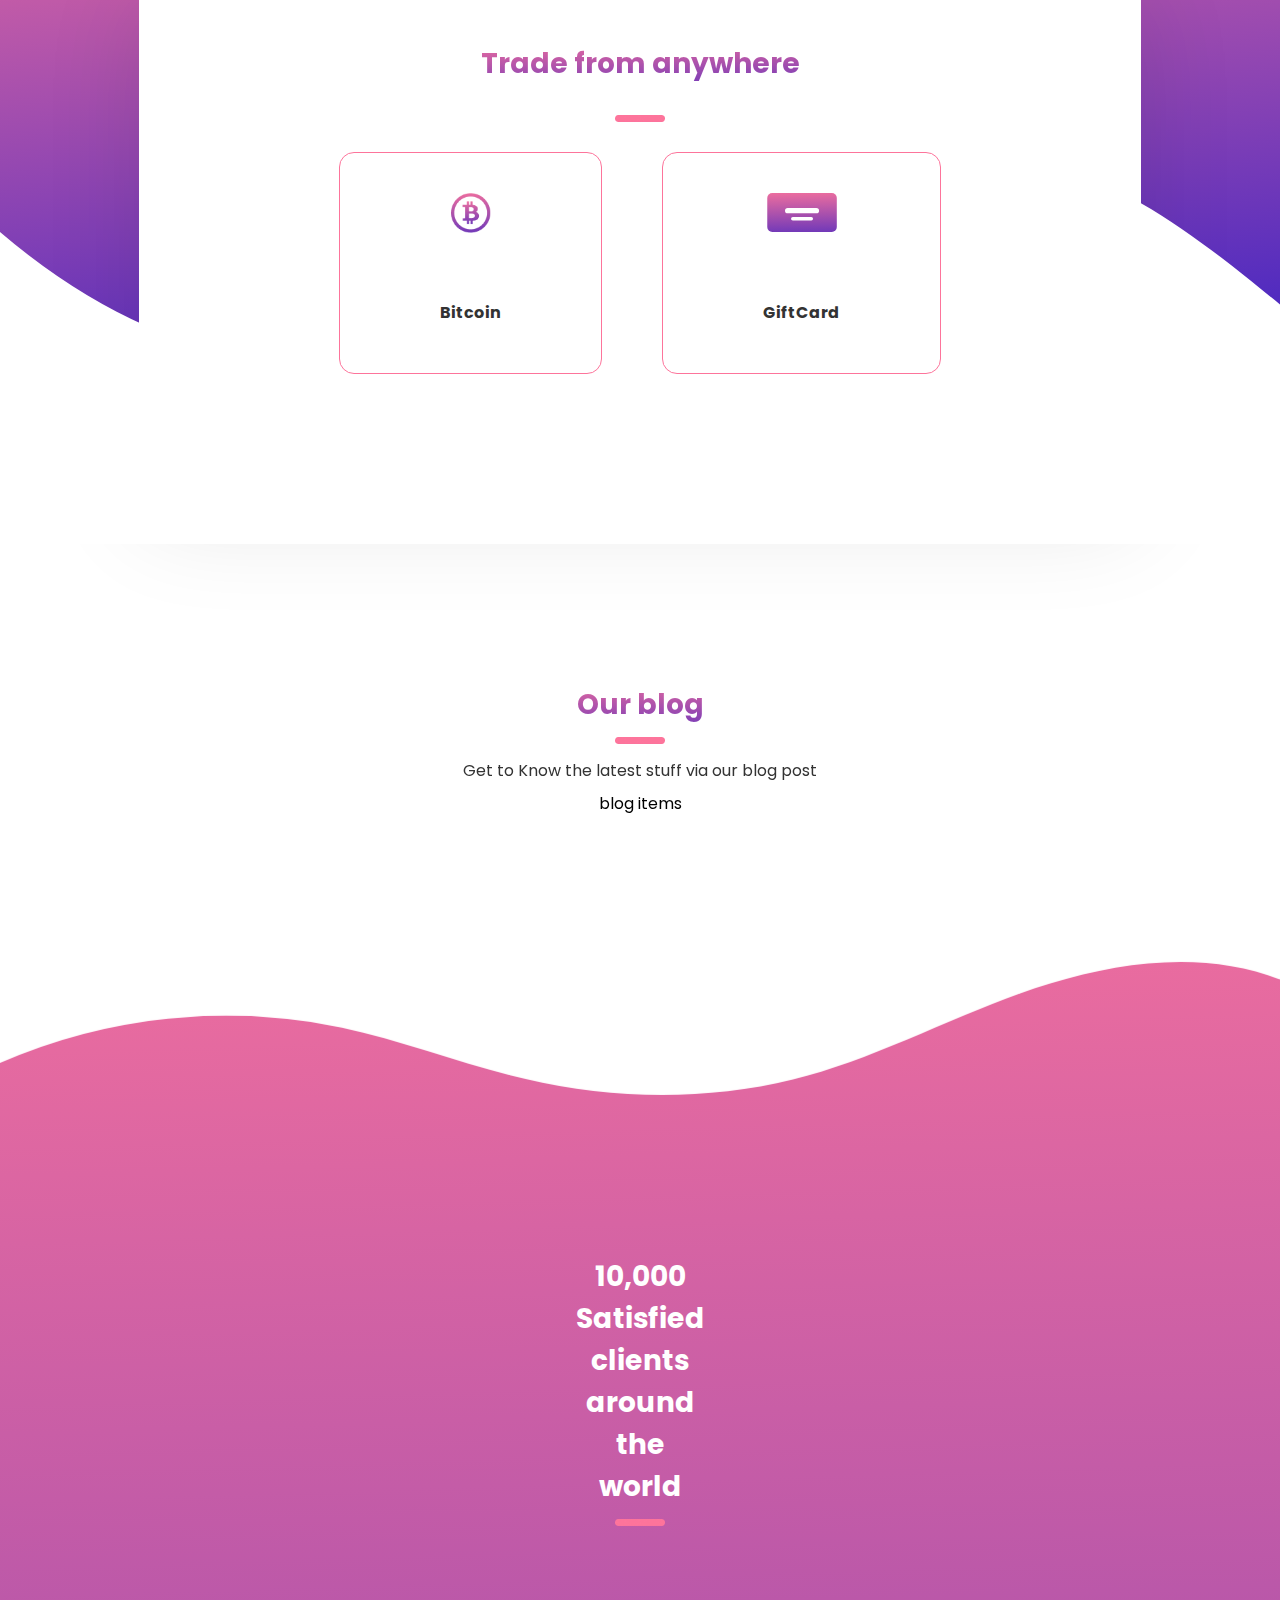
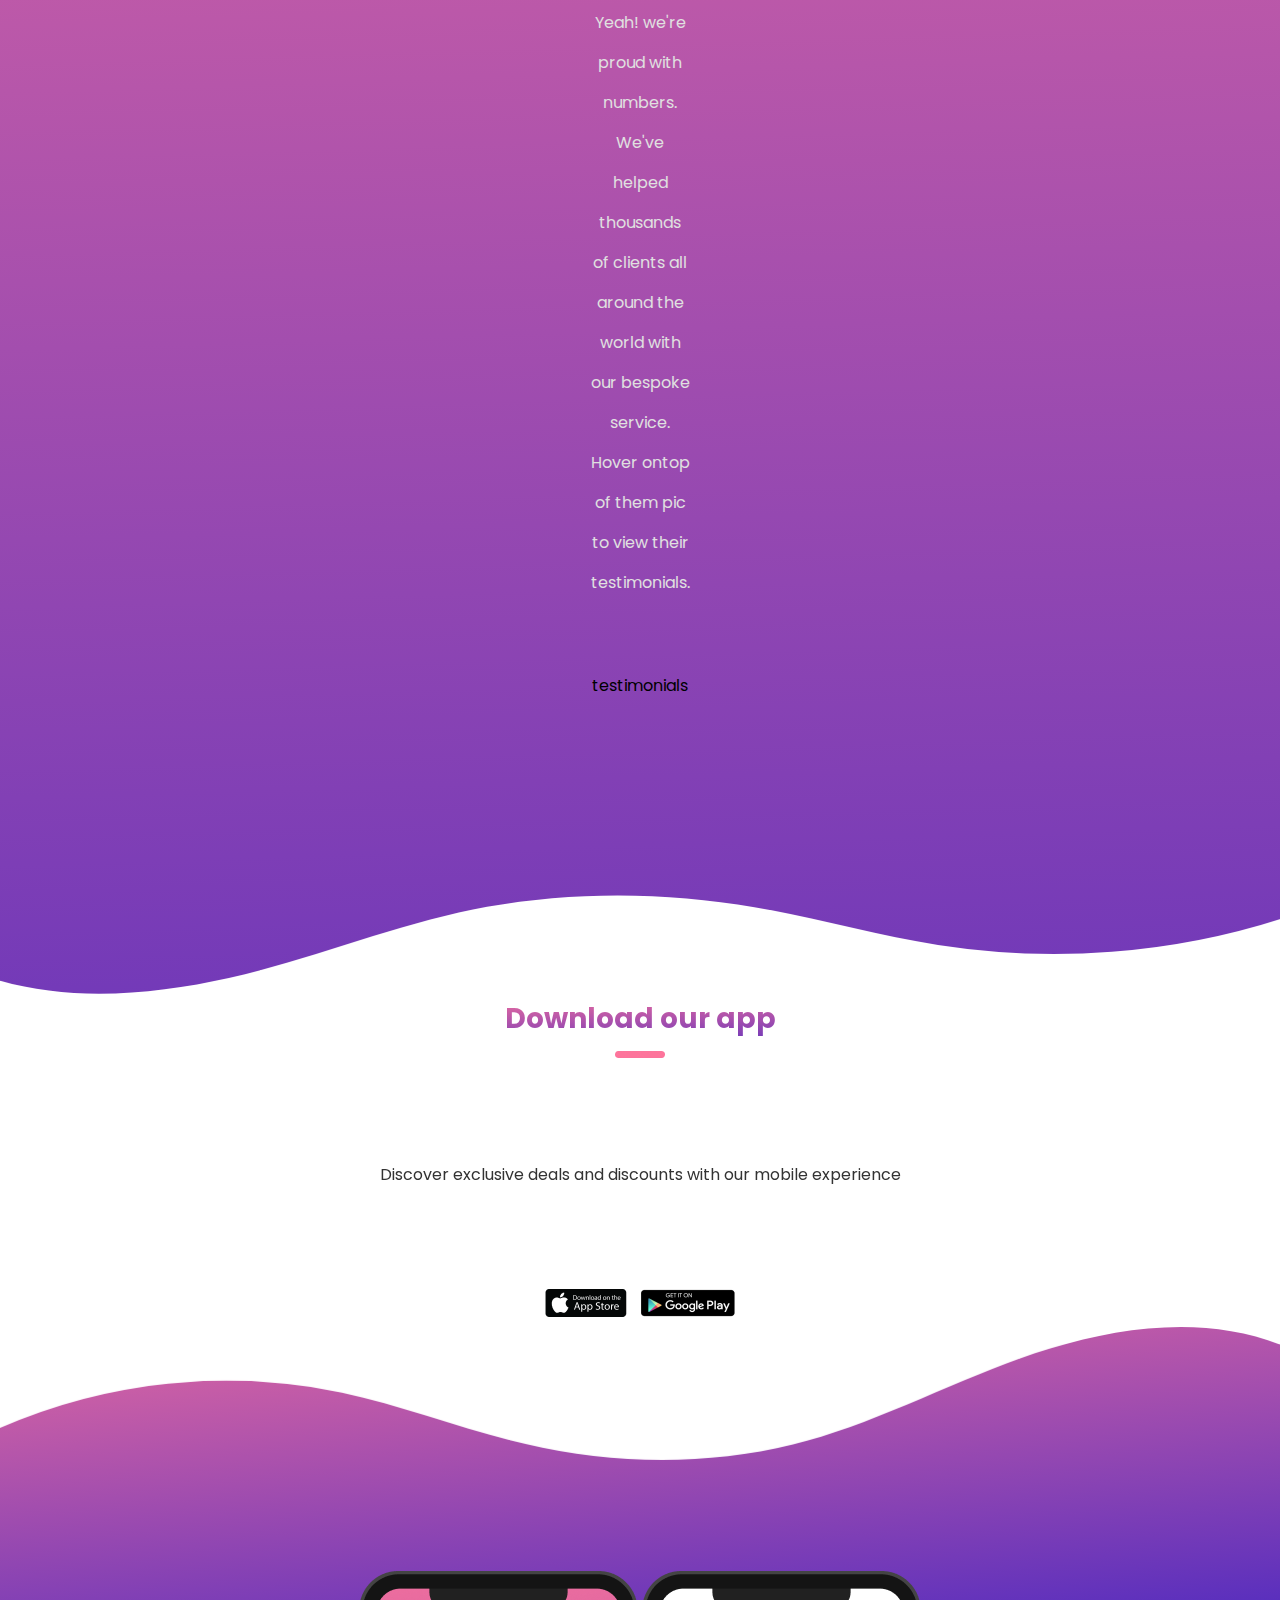
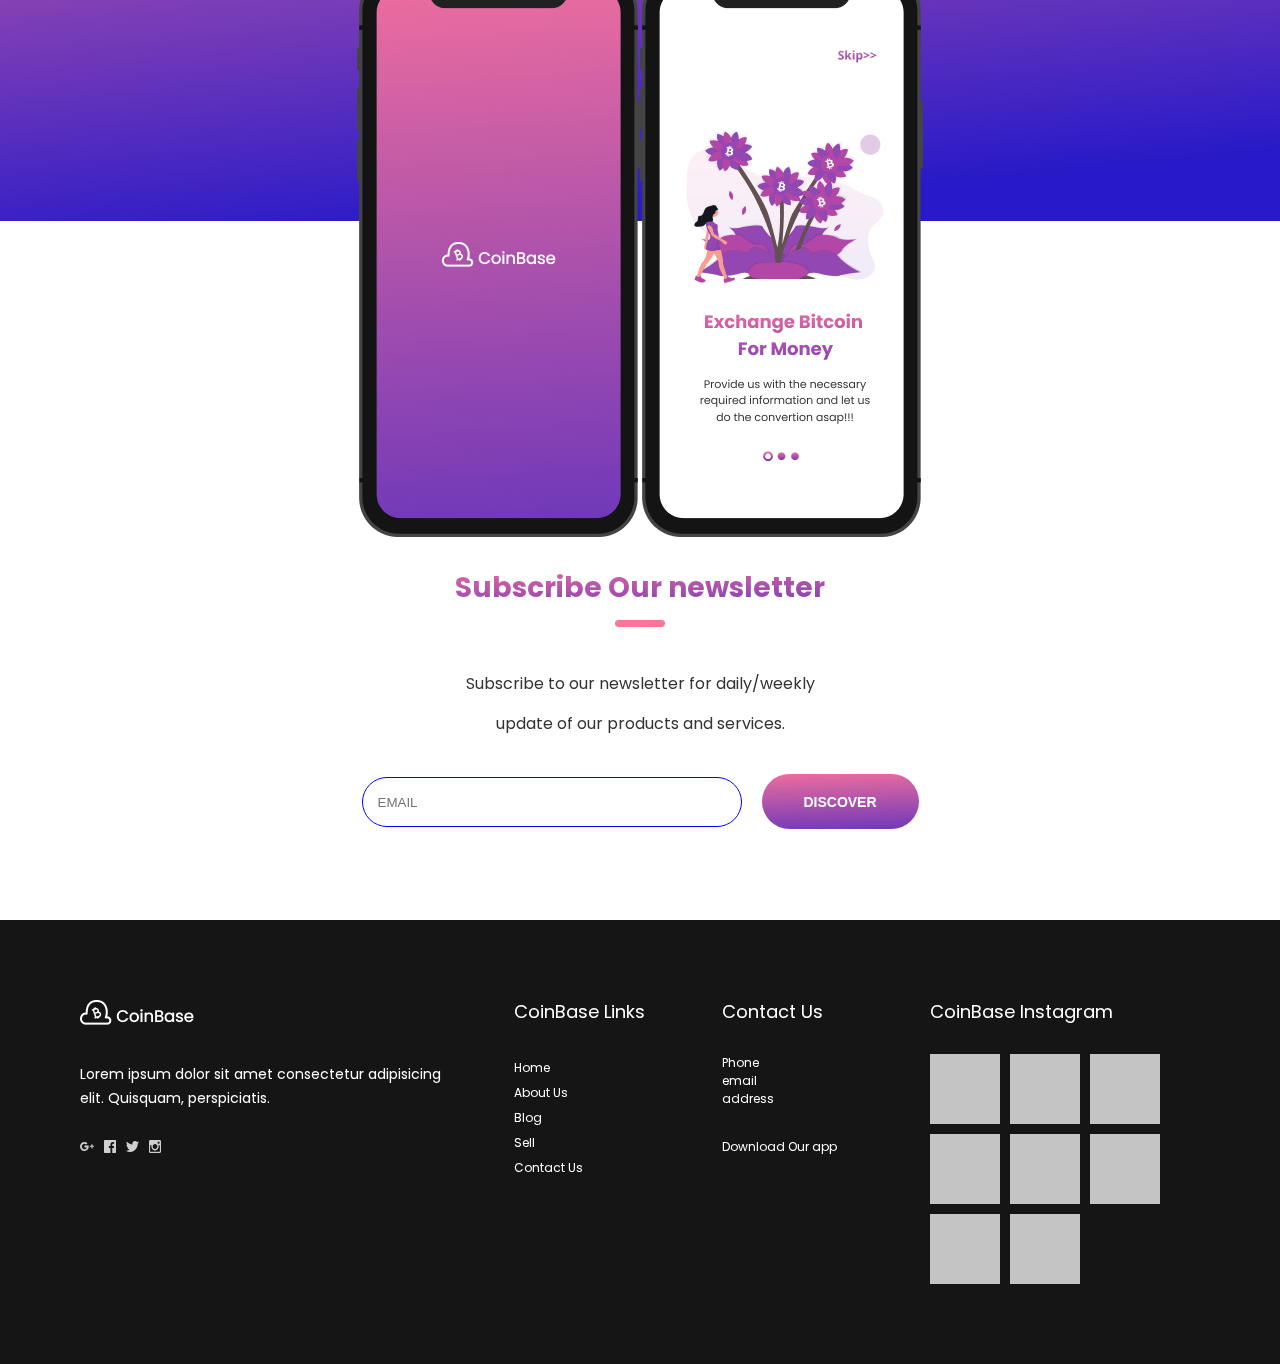
==== commit 832a3012: "added an about page" ====
--- a/index.html
+++ b/index.html
@@ -6,6 +6,8 @@
     <meta http-equiv="X-UA-Compatible" content="IE=edge">
     <meta name="viewport" content="width=device-width, initial-scale=1.0">
     <link rel="stylesheet" href="/Style/main.css">
+    <link rel="stylesheet" href="/Style/svg.css">
+    <link rel="stylesheet" href="/Style/index.css">
     <title>CoinBase | Homepage</title>
 </head>
 
@@ -14,8 +16,8 @@
         <nav class="nav-bar">
             <img src="/images/Logo.png" alt="Logo">
             <ul class="nav-links">
-                <li><a href="#">Home</a></li>
-                <li><a href="#">About Us</a></li>
+                <li><a href="index.html">Home</a></li>
+                <li><a href="about.html">About Us</a></li>
                 <li><a href="#">Blog</a></li>
                 <li><a href="#">Contact Us</a></li>
             </ul>
@@ -63,11 +65,12 @@
                 <img src="/images/Layer 2.png" alt="">
             </div>
             <div class="welcome-content">
-                <div class="welcome-header">
-                    <h2>Welcome to CoinBase</h2>
-                    <span></span>
-                </div>
-                <p>We have the best rates . Simply start your exchange right now. Sign up for our Affiliate program and
+                <div>
+                    <h2 class="header-text">Welcome to CoinBase</h2>
+                    <img src="/images/Line.png" alt="Line">
+                </div>
+                <p class="para">We have the best rates . Simply start your exchange right now. Sign up for our Affiliate
+                    program and
                     earn commission from each exchange. The earnings are credited in your account instantly and can be
                     withdrawn right away. Also note some exchange directions are hidden for unregistered user. To ensure
                     to have access to all our exchange directions and benefits kindly sign up and verify your identity.
@@ -100,12 +103,13 @@
         </section>
         <section class="great-xp">
             <div>
-                <div class="great-xp-header">
-                    <h2>Great experience <br>
+                <div>
+                    <h2 class="header-text">Great experience <br>
                         with CoinBase</h2>
-                    <span></span>
-                </div>
-                <p>CoinBase is an online site and a p2admin platform that allows users to buy, sell and/ or exchange
+                     <img src="/images/Line.png" alt="Line">
+                </div>
+                <p class="para">CoinBase is an online site and a p2admin platform that allows users to buy, sell and/ or
+                    exchange
                     digital and fiat assets safely. Owned and managed by CoinBase Business Services established and
                     Incoperated in Nigeria.
                 </p>
@@ -119,8 +123,8 @@
         </section>
         <section class="trade">
             <div class="trade-card">
-                <h2>Trade from anywhere</h2>
-                <span></span>
+                    <h2 class="header-text">Trade from anywhere</h2>
+                    <img src="/images/Line.png" alt="Line">
                 <div>
                     <div class="card">
                         <img src="/images/bitcoin.png" alt="btc">
@@ -142,12 +146,11 @@
             </div>
         </section>
         <section class="blog">
-            <div class="blog-header">
-                <h2>Our blog</h2>
-                <span></span>
-            </div>
-            <div>
-                <p>Get to Know the latest stuff via our blog post</p>
+            <div style="text-align:center ;">
+                <h2 class="header-text">Our blog</h2>
+                <img src="/images/Line.png" alt="Line">
+            <div>
+                <p class="para">Get to Know the latest stuff via our blog post</p>
             </div>
             <div>
                 blog items
@@ -164,7 +167,7 @@
             </div>
             <div class="testimony-header">
                 <h2>10,000 Satisfied clients around the world</h2>
-                <span></span>
+                <img src="/images/Line.png" alt="Line">
             </div>
             <div class="testimony-para">
                 <p>Yeah! we're proud with numbers. We've helped thousands of clients all around the world with our
@@ -183,12 +186,12 @@
             </div>
         </section>
         <section class="download">
-            <div class="download-header">
-                <h2>Download our app</h2>
-                <span></span>
-            </div>
-            <div class="download-para">
-                <p>Discover exclusive deals and discounts with our mobile experience</p>
+            <div class="download-header" style="text-align:center;">
+                <h2 class="header-text">Download our app</h2>
+                <img src="/images/Line.png" alt="Line">
+            </div>
+            <div>
+                <p class="para">Discover exclusive deals and discounts with our mobile experience</p>
             </div>
             <div class="download-store">
                 <img src="/images/app-store-logo 1.png" alt="Apple Store">
@@ -210,12 +213,12 @@
                 <img src="/images/X-1.png" alt="">
                 <img src="/images/X-2.png" alt="">
             </div>
-            <div class="newsletter-header">
-                <h2>Subscribe Our newsletter</h2>
-                <span></span>
-            </div>
-            <div class="newsletter-para">
-                <p>Subscribe to our newsletter for daily/weekly <br>
+            <div style="position: relative; text-align: center;">
+                <h2 class="header-text">Subscribe Our newsletter</h2>
+                <img src="/images/Line.png" alt="Line">
+            </div>
+            <div>
+                <p class="para" style="text-align:center ;">Subscribe to our newsletter for daily/weekly <br>
                     update of our products and services.</p>
             </div>
             <div class="newsletter-search">
@@ -242,17 +245,17 @@
             </div>
         </div>
         <div class="footer-two">
-            <h2>CoinBase Links</h2>
+            <h2 class="footer-header">CoinBase Links</h2>
             <ul>
-                <li><a href="#">Home</a></li>
-                <li><a href="#">About Us</a></li>
+                <li><a href="index.html">Home</a></li>
+                <li><a href="about.html">About Us</a></li>
                 <li><a href="#">Blog</a></li>
                 <li><a href="#">Sell</a></li>
                 <li><a href="#">Contact Us</a></li>
             </ul>
         </div>
         <div class="footer-three">
-            <h2>Contact Us</h2>
+            <h2 class="footer-header">Contact Us</h2>
             <ul>
                 <li>Phone</li>
                 <li>email</li>
@@ -261,7 +264,7 @@
             <a href="#">Download Our app</a>
         </div>
         <div class="footer-four">
-            <h2>CoinBase Instagram</h2>
+            <h2 class="footer-header">CoinBase Instagram</h2>
             <div class="ig-container">
                 <div></div>
                 <div></div>
--- a/Style/main.css
+++ b/Style/main.css
@@ -1,6 +1,4 @@
 @import url('https://fonts.googleapis.com/css2?family=Poppins:wght@400;700&display=swap');
-
-:root {}
 
 * {
     box-sizing: border-box;
@@ -95,53 +93,25 @@
     font-weight: 700;
     text-decoration: none;
 }
-
-.hero {
-    background: linear-gradient(174.48deg, #FD749B -12.41%, #281AC8 88.56%);
-    position: relative;
-}
-
-.hero-content {
-    display: flex;
-    align-items: center;
-    justify-content: space-around;
-    padding: 140px 200px;
-}
-
-.hero-text {
-    display: flex;
-    flex-direction: column;
-    gap: 30px;
-}
-
-.hero-text h1 {
-    font-size: 40px;
-    color: #fff;
-    font-weight: 400;
-    line-height: 60px;
-}
-
-.hero-text p {
-    font-size: 18px;
-    font-weight: 400;
-    line-height: 27px;
-    color: #fff;
-}
-
-
-.get-btn {
+.btn-discover {
     border: none;
+    background: linear-gradient(178.18deg, #FD749B -13.56%, #281AC8 158.3%);
     border-radius: 100px;
-    background-color: #fff;
     width: 157px;
     height: 55px;
     cursor: pointer;
 }
 
-.get-btn a {
-    text-decoration: none;
-    font-weight: 700;
-    font-size: 14px;
+.btn-discover a {
+    text-decoration: none;
+    font-weight: 700;
+    font-size: 14px;
+    color: #fff;
+}
+
+.header-text {
+    font-size: 28px;
+    font-weight: 700;
     background: linear-gradient(178.18deg, #FD749B -13.56%, #281AC8 158.3%);
     -webkit-background-clip: text;
     -webkit-text-fill-color: transparent;
@@ -149,316 +119,13 @@
     text-fill-color: transparent;
 }
 
-.custom-shape-divider-bottom-1656103739 {
-    position: absolute;
-    bottom: 0;
-    left: 0;
-    width: 100%;
-    overflow: hidden;
-    line-height: 0;
-}
-
-.custom-shape-divider-bottom-1656103739 svg {
-    position: relative;
-    display: block;
-    width: calc(100% + 1.3px);
-    height: 104px;
-    transform: rotateY(180deg);
-}
-
-.custom-shape-divider-bottom-1656103739 .shape-fill {
-    fill: #FFFFFF;
-}
-
-.welcome {
-    padding: 70px 150px;
-    display: flex;
-    align-items: center;
-    justify-content: center;
-}
-
-.welcome-content {
-    display: flex;
-    flex-direction: column;
-    align-items: flex-start;
-    gap: 30px;
-}
-
-.welcome-header h2 {
-    font-size: 28px;
-    font-weight: 700;
-    background: linear-gradient(178.18deg, #FD749B -13.56%, #281AC8 158.3%);
-    -webkit-background-clip: text;
-    -webkit-text-fill-color: transparent;
-    background-clip: text;
-    text-fill-color: transparent;
-}
-
-.welcome-content p {
+.para {
     font-weight: 400;
     font-size: 16px;
     line-height: 40px;
     color: #333333;
 }
 
-.btn-discover {
-    border: none;
-    background: linear-gradient(178.18deg, #FD749B -13.56%, #281AC8 158.3%);
-    border-radius: 100px;
-    width: 157px;
-    height: 55px;
-    cursor: pointer;
-}
-
-.btn-discover a {
-    text-decoration: none;
-    font-weight: 700;
-    font-size: 14px;
-    color: #fff;
-}
-
-.rates {
-    position: relative;
-    padding: 150px 150px;
-    background: linear-gradient(174.48deg, #FD749B -12.41%, #281AC8 88.56%);
-
-}
-
-.custom-shape-divider-top-1656144304 {
-    position: absolute;
-    top: 0;
-    left: 0;
-    width: 100%;
-    overflow: hidden;
-    line-height: 0;
-    transform: rotate(180deg);
-}
-
-.custom-shape-divider-top-1656144304 svg {
-    position: relative;
-    display: block;
-    width: calc(100% + 1.3px);
-    height: 141px;
-    transform: rotateY(180deg);
-}
-
-.custom-shape-divider-top-1656144304 .shape-fill {
-    fill: #FFFFFF;
-}
-
-.great-xp {
-    display: flex;
-    padding: 70px 170px;
-    align-items: center;
-    justify-content: center;
-    gap: 30px;
-}
-
-.great-xp div {
-    display: flex;
-    flex-direction: column;
-    align-items: flex-start;
-    gap: 30px;
-}
-
-.great-xp-header h2 {
-    font-weight: 700;
-    font-size: 28px;
-    line-height: 42px;
-    background: linear-gradient(178.18deg, #FD749B -13.56%, #281AC8 158.3%);
-    -webkit-background-clip: text;
-    -webkit-text-fill-color: transparent;
-    background-clip: text;
-    text-fill-color: transparent;
-}
-
-.great-xp div p {
-    font-weight: 400;
-    font-size: 16px;
-    line-height: 40px;
-    color: #333333
-}
-
-.trade {
-    position: relative;
-    background: linear-gradient(174.48deg, #FD749B -12.41%, #281AC8 88.56%);
-    padding: 70px 100px;
-    display: grid;
-    place-items: center;
-}
-
-.trade-card {
-    background-color: #fff;
-    padding: 100px 200px;
-    border-radius: 30px;
-    box-shadow: 0px 50px 100px rgba(0, 0, 0, 0.1);
-    display: flex;
-    align-items: center;
-    flex-direction: column;
-    gap: 30px;
-}
-
-.trade-card h2 {
-    font-weight: 700;
-    font-size: 28px;
-    line-height: 42px;
-    background: linear-gradient(178.18deg, #FD749B -13.56%, #281AC8 158.3%);
-    -webkit-background-clip: text;
-    -webkit-text-fill-color: transparent;
-    background-clip: text;
-    text-fill-color: transparent;
-}
-
-.trade-card div {
-    display: flex;
-    align-items: center;
-    gap: 60px;
-}
-
-.card img {
-    height: 40px;
-}
-
-.card {
-    display: flex;
-    flex-direction: column;
-    align-items: center;
-    gap: 50px;
-    border: 1px solid #FD749B;
-    border-radius: 15px;
-    padding: 40px 100px;
-    z-index: 1;
-}
-
-.card p {
-    font-weight: 700;
-    font-size: 16px;
-    line-height: 40px;
-    color: #333333;
-    text-align: center;
-}
-
-.custom-shape-divider-bottom-1656146229 {
-    position: absolute;
-    bottom: 0;
-    left: 0;
-    width: 100%;
-    overflow: hidden;
-    line-height: 0;
-    z-index: 0;
-}
-
-.custom-shape-divider-bottom-1656146229 svg {
-    position: relative;
-    display: block;
-    width: calc(140% + 1.3px);
-    height: 404px;
-}
-
-.custom-shape-divider-bottom-1656146229 .shape-fill {
-    fill: #FFFFFF;
-}
-
-.blog {
-    padding: 140px 200px;
-    display: flex;
-    flex-direction: column;
-    align-items: center;
-    gap: 50px;
-}
-
-.blog-header h2 {
-    font-weight: 700;
-    font-size: 28px;
-    line-height: 42px;
-    background: linear-gradient(178.18deg, #FD749B -13.56%, #281AC8 158.3%);
-    -webkit-background-clip: text;
-    -webkit-text-fill-color: transparent;
-    background-clip: text;
-    text-fill-color: transparent;
-}
-
-.blog p {
-    font-weight: 400;
-    font-size: 16px;
-    line-height: 40px;
-    color: #333333
-}
-
-.testimony {
-    position: relative;
-    padding: 300px 600px;
-    background: linear-gradient(178.18deg, #FD749B -13.56%, #281AC8 158.3%);
-    display: flex;
-    flex-direction: column;
-    align-items: center;
-    gap: 70px;
-    text-align: center;
-}
-
-.testimony-header h2 {
-    font-weight: 700;
-    font-size: 28px;
-    line-height: 42px;
-    color: #fff;
-}
-
-.testimony-para p {
-    font-weight: 400;
-    font-size: 16px;
-    line-height: 40px;
-    color: #E0E0E0
-}
-
-.download {
-    display: flex;
-    flex-direction: column;
-    gap: 90px;
-    place-items: center;
-}
-
-.download-header h2 {
-    font-weight: 700;
-    font-size: 28px;
-    line-height: 42px;
-    background: linear-gradient(178.18deg, #FD749B -13.56%, #281AC8 158.3%);
-    -webkit-background-clip: text;
-    -webkit-text-fill-color: transparent;
-    background-clip: text;
-    text-fill-color: transparent;
-}
-
-.download-para p {
-    font-weight: 400;
-    font-size: 16px;
-    line-height: 40px;
-    color: #333333;
-}
-
-.download-store {
-    display: flex;
-    flex-direction: row;
-    align-items: center;
-    justify-content: center;
-    gap: 10px;
-}
-
-.mobile {
-    position: relative;
-    background: linear-gradient(174.48deg, #FD749B -12.41%, #281AC8 88.56%);
-    width: 100%;
-    height: 500px;
-    z-index: -1;
-}
-
-.mobile-phone {
-    display: flex;
-    align-items: center;
-    justify-content: center;
-    flex-direction: row;
-    margin-top: -250px;
-}
-
 .newsletter {
     display: flex;
     align-items: center;
@@ -466,26 +133,6 @@
     justify-content: center;
     gap: 30px;
     margin-bottom: 91px;
-}
-
-.newsletter-header h2 {
-    font-weight: 700;
-    font-size: 28px;
-    line-height: 42px;
-    background: linear-gradient(178.18deg, #FD749B -13.56%, #281AC8 158.3%);
-    -webkit-background-clip: text;
-    -webkit-text-fill-color: transparent;
-    background-clip: text;
-    text-fill-color: transparent;
-    margin-top: 30px;
-}
-
-.newsletter-para p {
-    font-weight: 400;
-    font-size: 16px;
-    line-height: 40px;
-    color: #333333;
-    text-align: center;
 }
 
 .newsletter-search {
@@ -521,45 +168,53 @@
     flex-direction: row;
     gap: 60px;
 }
-.footer-one{
-    display: flex;
-    flex-direction: column;
-    gap: 30px;
-}
-.footer-one p{
+
+.footer-header {
     font-weight: 400;
     font-size: 18px;
     line-height: 24px;
     color: #FFFFFF;
 }
-.footer-img{
-    display: flex;
-    align-items: center;
-    justify-content: flex-start;
-    gap: 10px;
-}
-.footer-two{
-    display: flex;
-    flex-direction: column;
-    align-items: flex-start;
-    justify-content: flex-start;
-    gap: 30px;
-    width: 220px;
-}
-.footer-two h2{
-    font-weight: 400;
-    font-size: 18px;
+
+.footer-one {
+    display: flex;
+    flex-direction: column;
+    gap: 30px;
+}
+
+.footer-one p {
+    font-weight: 400;
+    font-size: 14px;
     line-height: 24px;
     color: #FFFFFF;
 }
-.footer-two ul li{
-    list-style: none;
-}
-.footer-two ul li a{
+
+.footer-img {
+    display: flex;
+    align-items: center;
+    justify-content: flex-start;
+    gap: 10px;
+}
+
+.footer-two {
+    display: flex;
+    flex-direction: column;
+    align-items: flex-start;
+    justify-content: flex-start;
+    gap: 30px;
+    width: 220px;
+}
+
+.footer-two ul li {
+    list-style: none;
+}
+
+.footer-two ul li a {
     text-decoration: none;
     color: #fff;
     font-size: 12px;
 }
+
 .footer-three {
     display: flex;
     flex-direction: column;
@@ -568,22 +223,19 @@
     gap: 30px;
     width: 220px;
 }
-.footer-three ul li{
+
+.footer-three ul li {
     list-style: none;
     color: #fff;
     font-size: 12px;
 }
-.footer-three a{
+
+.footer-three a {
     text-decoration: none;
     color: #fff;
     font-size: 12px;
 }
-.footer-three h2{
-    font-weight: 400;
-    font-size: 18px;
-    line-height: 24px;
-    color: #FFFFFF;
-}
+
 .footer-four {
     display: flex;
     flex-direction: column;
@@ -591,14 +243,6 @@
     justify-content: flex-start;
     gap: 30px;
     width: 400px;
-}
-
-.footer-four h2 {
-    font-weight: 400;
-    font-size: 18px;
-    line-height: 24px;
-    color: #FFFFFF;
-
 }
 
 .ig-container {
@@ -613,6 +257,6 @@
     background-color: #c4c4c4;
 }
 
-.ig-container div:hover{
+.ig-container div:hover {
     background-color: #979797;
 }--- a/Style/svg.css
+++ b/Style/svg.css
@@ -0,0 +1,63 @@
+.custom-shape-divider-bottom-1656103739 {
+    position: absolute;
+    bottom: 0;
+    left: 0;
+    width: 100%;
+    overflow: hidden;
+    line-height: 0;
+}
+
+.custom-shape-divider-bottom-1656103739 svg {
+    position: relative;
+    display: block;
+    width: calc(100% + 1.3px);
+    height: 104px;
+    transform: rotateY(180deg);
+}
+
+.custom-shape-divider-bottom-1656103739 .shape-fill {
+    fill: #FFFFFF;
+}
+
+.custom-shape-divider-top-1656144304 {
+    position: absolute;
+    top: 0;
+    left: 0;
+    width: 100%;
+    overflow: hidden;
+    line-height: 0;
+    transform: rotate(180deg);
+}
+
+.custom-shape-divider-top-1656144304 svg {
+    position: relative;
+    display: block;
+    width: calc(100% + 1.3px);
+    height: 141px;
+    transform: rotateY(180deg);
+}
+
+.custom-shape-divider-top-1656144304 .shape-fill {
+    fill: #FFFFFF;
+}
+
+.custom-shape-divider-bottom-1656146229 {
+    position: absolute;
+    bottom: 0;
+    left: 0;
+    width: 100%;
+    overflow: hidden;
+    line-height: 0;
+    z-index: 0;
+}
+
+.custom-shape-divider-bottom-1656146229 svg {
+    position: relative;
+    display: block;
+    width: calc(140% + 1.3px);
+    height: 404px;
+}
+
+.custom-shape-divider-bottom-1656146229 .shape-fill {
+    fill: #FFFFFF;
+}--- a/Style/index.css
+++ b/Style/index.css
@@ -0,0 +1,202 @@
+.hero {
+    background: linear-gradient(174.48deg, #FD749B -12.41%, #281AC8 88.56%);
+    position: relative;
+}
+
+.hero-content {
+    display: flex;
+    align-items: center;
+    justify-content: space-around;
+    padding: 140px 200px;
+}
+
+.hero-text {
+    display: flex;
+    flex-direction: column;
+    gap: 30px;
+}
+
+.hero-text h1 {
+    font-size: 40px;
+    color: #fff;
+    font-weight: 400;
+    line-height: 60px;
+}
+
+.hero-text p {
+    font-size: 18px;
+    font-weight: 400;
+    line-height: 27px;
+    color: #fff;
+}
+
+
+.get-btn {
+    border: none;
+    border-radius: 100px;
+    background-color: #fff;
+    width: 157px;
+    height: 55px;
+    cursor: pointer;
+}
+
+.get-btn a {
+    text-decoration: none;
+    font-weight: 700;
+    font-size: 14px;
+    background: linear-gradient(178.18deg, #FD749B -13.56%, #281AC8 158.3%);
+    -webkit-background-clip: text;
+    -webkit-text-fill-color: transparent;
+    background-clip: text;
+    text-fill-color: transparent;
+}
+
+.welcome {
+    padding: 70px 150px;
+    display: flex;
+    align-items: center;
+    justify-content: center;
+}
+
+.welcome-content {
+    display: flex;
+    flex-direction: column;
+    align-items: flex-start;
+    gap: 30px;
+}
+
+.rates {
+    position: relative;
+    padding: 150px 150px;
+    background: linear-gradient(174.48deg, #FD749B -12.41%, #281AC8 88.56%);
+
+}
+
+
+
+.great-xp {
+    display: flex;
+    padding: 70px 170px;
+    align-items: center;
+    justify-content: center;
+    gap: 30px;
+}
+
+.great-xp div {
+    display: flex;
+    flex-direction: column;
+    align-items: flex-start;
+    gap: 30px;
+}
+
+.trade {
+    position: relative;
+    background: linear-gradient(174.48deg, #FD749B -12.41%, #281AC8 88.56%);
+    padding: 70px 100px;
+    display: grid;
+    place-items: center;
+}
+
+.trade-card {
+    background-color: #fff;
+    padding: 100px 200px;
+    border-radius: 30px;
+    box-shadow: 0px 50px 100px rgba(0, 0, 0, 0.1);
+    display: flex;
+    align-items: center;
+    flex-direction: column;
+    gap: 30px;
+}
+
+.trade-card div {
+    display: flex;
+    align-items: center;
+    gap: 60px;
+}
+
+.card img {
+    height: 40px;
+}
+
+.card {
+    display: flex;
+    flex-direction: column;
+    align-items: center;
+    gap: 50px;
+    border: 1px solid #FD749B;
+    border-radius: 15px;
+    padding: 40px 100px;
+    z-index: 1;
+}
+
+.card p {
+    font-weight: 700;
+    font-size: 16px;
+    line-height: 40px;
+    color: #333333;
+    text-align: center;
+}
+
+.blog {
+    padding: 140px 200px;
+    display: flex;
+    flex-direction: column;
+    align-items: center;
+    gap: 50px;
+}
+
+.testimony {
+    position: relative;
+    padding: 300px 600px;
+    background: linear-gradient(178.18deg, #FD749B -13.56%, #281AC8 158.3%);
+    display: flex;
+    flex-direction: column;
+    align-items: center;
+    gap: 70px;
+    text-align: center;
+}
+
+.testimony-header h2 {
+    font-weight: 700;
+    font-size: 28px;
+    line-height: 42px;
+    color: #fff;
+}
+
+.testimony-para p {
+    font-weight: 400;
+    font-size: 16px;
+    line-height: 40px;
+    color: #E0E0E0
+}
+
+.download {
+    display: flex;
+    flex-direction: column;
+    gap: 90px;
+    place-items: center;
+}
+
+.download-store {
+    display: flex;
+    flex-direction: row;
+    align-items: center;
+    justify-content: center;
+    gap: 10px;
+}
+
+.mobile {
+    position: relative;
+    background: linear-gradient(174.48deg, #FD749B -12.41%, #281AC8 88.56%);
+    width: 100%;
+    height: 500px;
+    z-index: -1;
+}
+
+.mobile-phone {
+    display: flex;
+    align-items: center;
+    justify-content: center;
+    flex-direction: row;
+    margin-top: -250px;
+}